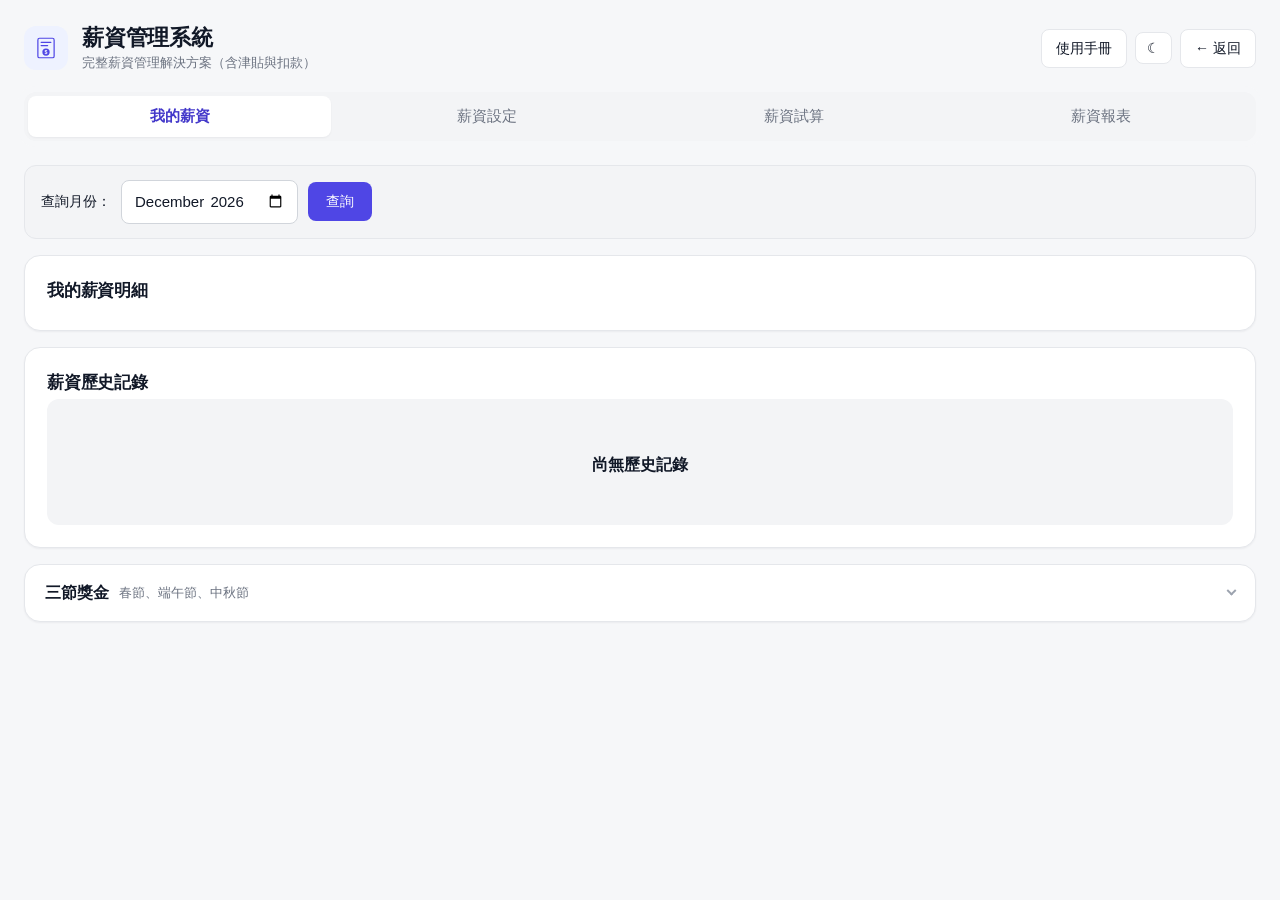
==== salary.html @ 100f6968 "Payroll rules: attendance bonus, meal pay, birthday gift, sales bonus, advances and manual items Ful" ====
<!DOCTYPE html>
<html lang="zh-Hant">
<head>
    <meta charset="UTF-8">
    <meta name="viewport" content="width=device-width, initial-scale=1.0">
    <!-- PWA -->
    <link rel="manifest" href="manifest.webmanifest">
    <meta name="theme-color" content="#4169E1">
    <link rel="apple-touch-icon" href="icons/apple-touch-icon.png">
    <meta name="apple-mobile-web-app-capable" content="yes">
    <meta name="apple-mobile-web-app-status-bar-style" content="default">
    <meta name="apple-mobile-web-app-title" content="出勤管家">
    <title data-i18n="SALARY_PAGE_TITLE">薪資管理系統 - 出勤管家</title>
    <script>
        // 在第一次繪製之前就決定亮暗，否則深色使用者會先看到一閃的白底
        if (localStorage.getItem('theme') === 'dark') {
            document.documentElement.classList.add('dark');
        }
    </script>

    <style>
        /* ==========================================================
           薪資管理系統
           與主系統同一套設計：亮色為主、html.dark 切深色、indigo 強調色。
           原本這頁是獨立的深色毛玻璃風格，跟其他頁切換起來很突兀，
           而且 rgba(255,255,255,.05) 的卡片在深色背景上幾乎看不出邊界。
           ========================================================== */

        :root {
            --bg: #f6f7f9;
            --surface: #ffffff;
            --surface-2: #f3f4f6;
            --surface-3: #e9ebef;
            --border: #e5e7eb;
            --border-strong: #d1d5db;

            --text: #111827;
            --text-muted: #6b7280;
            --text-subtle: #9ca3af;

            --accent: #4f46e5;
            --accent-hover: #4338ca;
            --accent-soft: #eef2ff;
            --accent-text: #4338ca;

            --positive: #047857;
            --positive-soft: #ecfdf5;
            --negative: #b91c1c;
            --negative-soft: #fef2f2;
            --warning: #b45309;
            --warning-soft: #fffbeb;

            --shadow-sm: 0 1px 2px rgba(16, 24, 40, .05);
            --shadow: 0 1px 3px rgba(16, 24, 40, .08), 0 1px 2px rgba(16, 24, 40, .04);
            --shadow-md: 0 4px 12px rgba(16, 24, 40, .08);
            --shadow-lg: 0 12px 32px rgba(16, 24, 40, .12);

            --r-xs: 6px;
            --r-sm: 8px;
            --r: 12px;
            --r-lg: 16px;
        }

        html.dark {
            --bg: #111827;
            --surface: #1f2937;
            --surface-2: #273244;
            --surface-3: #313e52;
            --border: #374151;
            --border-strong: #4b5563;

            --text: #f3f4f6;
            --text-muted: #9ca3af;
            --text-subtle: #6b7280;

            --accent: #6366f1;
            --accent-hover: #818cf8;
            --accent-soft: rgba(99, 102, 241, .16);
            --accent-text: #a5b4fc;

            --positive: #34d399;
            --positive-soft: rgba(52, 211, 153, .12);
            --negative: #f87171;
            --negative-soft: rgba(248, 113, 113, .12);
            --warning: #fbbf24;
            --warning-soft: rgba(251, 191, 36, .12);

            --shadow-sm: none;
            --shadow: 0 1px 3px rgba(0, 0, 0, .3);
            --shadow-md: 0 4px 12px rgba(0, 0, 0, .35);
            --shadow-lg: 0 12px 32px rgba(0, 0, 0, .45);
        }

        * { margin: 0; padding: 0; box-sizing: border-box; }

        body {
            font-family: 'Inter', -apple-system, BlinkMacSystemFont, 'Segoe UI',
                         'Noto Sans TC', sans-serif;
            background: var(--bg);
            color: var(--text);
            min-height: 100vh;
            line-height: 1.6;
            -webkit-font-smoothing: antialiased;
        }

        /* 金額一律用等寬數字，欄位才會對得整整齊齊 */
        .info-value, .font-mono, .salary-preview-item span:last-child,
        .calculation-row span:last-child, .batch-result-row span:last-child {
            font-variant-numeric: tabular-nums;
            font-feature-settings: 'tnum';
        }

        .container {
            max-width: 1180px;
            margin: 0 auto;
            padding: 24px;
        }

        /* ==================== 頁首 ==================== */

        .header {
            display: flex;
            align-items: center;
            justify-content: space-between;
            gap: 16px;
            margin-bottom: 20px;
        }

        .header-left {
            display: flex;
            align-items: center;
            gap: 14px;
            min-width: 0;
        }

        .icon-box {
            width: 44px;
            height: 44px;
            flex: none;
            background: var(--accent-soft);
            border-radius: var(--r);
            display: flex;
            align-items: center;
            justify-content: center;
        }

        .salary-icon { width: 26px; height: 26px; }

        .header-title h1 {
            font-size: 1.375rem;
            font-weight: 650;
            letter-spacing: -0.01em;
            line-height: 1.3;
        }

        .header-title p {
            color: var(--text-muted);
            font-size: 0.8125rem;
        }

        .header-actions {
            display: flex;
            align-items: center;
            gap: 8px;
            flex: none;
        }

        .back-btn, .icon-btn {
            padding: 8px 14px;
            background: var(--surface);
            border: 1px solid var(--border);
            border-radius: var(--r-sm);
            color: var(--text);
            cursor: pointer;
            font: inherit;
            font-size: 0.875rem;
            transition: background .15s, border-color .15s;
        }

        .back-btn:hover, .icon-btn:hover {
            background: var(--surface-2);
            border-color: var(--border-strong);
        }

        .icon-btn { padding: 8px 11px; line-height: 1; }

        .permission-badge {
            display: inline-flex;
            align-items: center;
            gap: 6px;
            padding: 5px 11px;
            background: var(--accent-soft);
            border-radius: 999px;
            font-size: 0.8125rem;
            font-weight: 500;
            color: var(--accent-text);
            margin-bottom: 16px;
        }

        .permission-badge svg { width: 15px; height: 15px; }

        /* ==================== 分頁（分段控制項） ==================== */

        .tab-nav {
            display: flex;
            gap: 4px;
            padding: 4px;
            margin-bottom: 24px;
            background: var(--surface-2);
            border-radius: var(--r);
            overflow-x: auto;
            scrollbar-width: none;
            /* 捲動時固定在頂端，長表單不必回捲才能換頁 */
            position: sticky;
            top: 8px;
            z-index: 20;
            box-shadow: 0 0 0 6px var(--bg);
        }

        .tab-nav::-webkit-scrollbar { display: none; }

        .tab-btn {
            flex: 1;
            min-width: max-content;
            padding: 9px 18px;
            background: transparent;
            border: 0;
            border-radius: var(--r-sm);
            color: var(--text-muted);
            cursor: pointer;
            font: inherit;
            font-size: 0.9375rem;
            font-weight: 500;
            white-space: nowrap;
            transition: background .15s, color .15s;
        }

        .tab-btn:hover { color: var(--text); }

        .tab-btn.active {
            background: var(--surface);
            color: var(--accent-text);
            font-weight: 600;
            box-shadow: var(--shadow-sm);
        }

        .tab-content { display: none; }
        .tab-content.active { display: block; animation: fade-in .18s ease-out; }

        @keyframes fade-in {
            from { opacity: 0; transform: translateY(4px); }
            to   { opacity: 1; transform: none; }
        }

        /* ==================== 卡片 ==================== */

        .feature-box, .form-section, .calculation-card {
            background: var(--surface);
            border: 1px solid var(--border);
            border-radius: var(--r-lg);
            padding: 22px;
            margin-bottom: 16px;
            box-shadow: var(--shadow-sm);
        }

        .feature-title {
            font-size: 1.0625rem;
            font-weight: 650;
            letter-spacing: -0.01em;
            margin-bottom: 4px;
            color: var(--text);
        }

        /* 標題後面緊跟著說明時，說明要靠得近一點 */
        .feature-title + p { margin-bottom: 18px; }

        .section-label {
            font-size: 0.9375rem;
            font-weight: 600;
            color: var(--text);
            margin-bottom: 12px;
        }

        .section-divider {
            margin: 22px 0;
            border: 0;
            border-top: 1px solid var(--border);
        }

        .summary-hint, .form-hint, .help-h {
            font-size: 0.8125rem;
            color: var(--text-muted);
            font-weight: 400;
        }

        .help-h { font-weight: 600; color: var(--text); margin-bottom: 8px; }

        /* ==================== 數字卡片 ==================== */

        .info-card {
            background: var(--surface-2);
            border: 1px solid var(--border);
            border-radius: var(--r);
            padding: 16px 18px;
        }

        .info-label {
            font-size: 0.8125rem;
            color: var(--text-muted);
            margin-bottom: 6px;
        }

        .info-value {
            font-size: 1.5rem;
            font-weight: 650;
            letter-spacing: -0.02em;
            line-height: 1.2;
        }

        /* ==================== 月份工具列 ==================== */

        .month-selector {
            display: flex;
            align-items: center;
            flex-wrap: wrap;
            gap: 10px;
            padding: 14px 16px;
            background: var(--surface-2);
            border: 1px solid var(--border);
            border-radius: var(--r);
            margin-bottom: 16px;
        }

        .month-selector label {
            font-weight: 550;
            font-size: 0.875rem;
            color: var(--text);
        }

        .month-selector input { width: auto; min-width: 150px; }

        .month-selector button {
            padding: 9px 18px;
            background: var(--accent);
            border: 0;
            border-radius: var(--r-sm);
            color: #fff;
            font: inherit;
            font-weight: 550;
            font-size: 0.875rem;
            cursor: pointer;
            transition: background .15s;
        }

        .month-selector button:hover { background: var(--accent-hover); }

        /* ==================== 表單 ==================== */

        .form-grid {
            display: grid;
            grid-template-columns: repeat(auto-fit, minmax(210px, 1fr));
            gap: 16px;
        }

        .form-group { display: flex; flex-direction: column; gap: 6px; }

        .form-label {
            font-size: 0.8125rem;
            font-weight: 550;
            color: var(--text-muted);
            /* 原本是 uppercase + letter-spacing，中文標籤會被拉得鬆散又難讀 */
        }

        .form-label.required::after { content: ' *'; color: var(--negative); }

        .form-input, .form-select, .form-textarea {
            width: 100%;
            padding: 9px 12px;
            background: var(--surface);
            border: 1px solid var(--border-strong);
            border-radius: var(--r-sm);
            color: var(--text);
            font: inherit;
            font-size: 0.9375rem;
            transition: border-color .15s, box-shadow .15s;
        }

        .form-textarea { resize: vertical; min-height: 80px; }

        .form-input:hover, .form-select:hover, .form-textarea:hover {
            border-color: var(--text-subtle);
        }

        .form-input:focus, .form-select:focus, .form-textarea:focus {
            outline: none;
            border-color: var(--accent);
            box-shadow: 0 0 0 3px var(--accent-soft);
        }

        .form-input::placeholder, .form-textarea::placeholder { color: var(--text-subtle); }

        .form-input[readonly] {
            background: var(--surface-2);
            color: var(--text-muted);
            cursor: default;
        }

        input[type="checkbox"] {
            width: 16px;
            height: 16px;
            accent-color: var(--accent);
            cursor: pointer;
        }

        /* 下拉選單在 Windows 上會用系統色，明確指定才不會變成黑底白字 */
        select.form-select option {
            background: var(--surface);
            color: var(--text);
        }

        .auto-badge {
            display: inline-flex;
            align-items: center;
            gap: 5px;
            padding: 2px 9px;
            background: var(--positive-soft);
            border-radius: 999px;
            font-size: 0.75rem;
            color: var(--positive);
            font-weight: 600;
        }

        /* ==================== 按鈕 ==================== */

        .submit-btn, .export-btn {
            width: 100%;
            padding: 11px 20px;
            background: var(--accent);
            border: 0;
            border-radius: var(--r-sm);
            color: #fff;
            font: inherit;
            font-size: 0.9375rem;
            font-weight: 600;
            cursor: pointer;
            transition: background .15s;
        }

        .submit-btn:hover, .export-btn:hover { background: var(--accent-hover); }

        .submit-btn:disabled, .export-btn:disabled,
        .ghost-btn:disabled, .attachment-btn:disabled {
            opacity: .55;
            cursor: not-allowed;
        }

        .export-btn { width: auto; }

        .ghost-btn {
            padding: 10px 18px;
            background: var(--surface);
            border: 1px solid var(--border-strong);
            border-radius: var(--r-sm);
            color: var(--text);
            font: inherit;
            font-size: 0.9375rem;
            font-weight: 550;
            cursor: pointer;
            transition: background .15s;
        }

        .ghost-btn:hover { background: var(--surface-2); }

        .button-row { display: flex; flex-wrap: wrap; gap: 10px; margin-top: 16px; }

        /* 鍵盤操作要看得到焦點 */
        button:focus-visible, a:focus-visible, input:focus-visible,
        select:focus-visible, textarea:focus-visible {
            outline: 2px solid var(--accent);
            outline-offset: 2px;
        }

        /* ==================== 薪資試算預覽 ==================== */

        .salary-preview {
            background: var(--surface-2);
            border: 1px solid var(--border);
            border-radius: var(--r);
            padding: 18px;
            margin-top: 22px;
        }

        .salary-preview-title {
            font-size: 0.9375rem;
            font-weight: 600;
            margin-bottom: 14px;
        }

        .salary-preview-grid {
            display: grid;
            grid-template-columns: repeat(auto-fit, minmax(190px, 1fr));
            gap: 10px 24px;
        }

        .salary-preview-item {
            display: flex;
            justify-content: space-between;
            gap: 12px;
            padding: 5px 0;
            font-size: 0.875rem;
            color: var(--text-muted);
        }

        .salary-preview-item span:last-child { color: var(--text); font-weight: 550; }

        .salary-preview-total {
            margin-top: 12px;
            padding-top: 12px;
            border-top: 1px solid var(--border);
            display: flex;
            justify-content: space-between;
            font-weight: 650;
            font-size: 1.0625rem;
        }

        /* ==================== 計算結果 ==================== */

        .calculation-detail { display: grid; gap: 6px; }

        .calculation-row {
            display: flex;
            justify-content: space-between;
            gap: 12px;
            padding: 7px 0;
            font-size: 0.875rem;
            border-bottom: 1px solid var(--border);
        }

        .calculation-row:last-child { border-bottom: 0; }
        .calculation-row span:first-child { color: var(--text-muted); }
        .calculation-row span:last-child { font-weight: 550; }

        .calculation-row.total {
            border-top: 2px solid var(--border-strong);
            border-bottom: 0;
            margin-top: 6px;
            padding-top: 12px;
            font-size: 1.0625rem;
            font-weight: 650;
        }

        .calculation-row.total span:first-child { color: var(--text); }

        .work-hours-summary {
            background: var(--accent-soft);
            border-radius: var(--r-sm);
            padding: 10px 12px;
            margin-bottom: 10px;
            font-size: 0.8125rem;
        }

        .salary-type-info { font-size: 0.75rem; color: var(--text-muted); margin-top: 3px; }

        .leave-details { font-size: 0.8125rem; color: var(--text-muted); padding-left: 12px; }

        .custom-salary-item { padding: 5px 0; font-size: 0.875rem; }

        .weekly-notice, .warning {
            padding: 10px 14px;
            border-radius: var(--r-sm);
            font-size: 0.875rem;
            background: var(--warning-soft);
            color: var(--warning);
            margin-bottom: 12px;
        }

        /* ==================== 薪資設定：左清單右表單 ==================== */

        .master-detail {
            display: grid;
            grid-template-columns: 250px 1fr;
            gap: 18px;
            align-items: start;
        }

        .employee-panel {
            background: var(--surface);
            border: 1px solid var(--border);
            border-radius: var(--r-lg);
            padding: 14px;
            position: sticky;
            top: 74px;
            box-shadow: var(--shadow-sm);
        }

        .employee-search { margin-bottom: 10px; }

        .employee-list {
            max-height: 58vh;
            overflow-y: auto;
            display: flex;
            flex-direction: column;
            gap: 2px;
        }

        .employee-list-item {
            display: flex;
            justify-content: space-between;
            align-items: center;
            gap: 8px;
            width: 100%;
            padding: 9px 11px;
            border: 0;
            border-radius: var(--r-sm);
            background: transparent;
            color: var(--text);
            text-align: left;
            cursor: pointer;
            font: inherit;
            font-size: 0.875rem;
            transition: background .12s;
        }

        .employee-list-item:hover { background: var(--surface-2); }

        .employee-list-item.active {
            background: var(--accent-soft);
            color: var(--accent-text);
            font-weight: 600;
        }

        .employee-list-item .tag {
            font-size: 0.75rem;
            color: var(--text-subtle);
            white-space: nowrap;
        }

        .employee-list-item.active .tag { color: var(--accent-text); }

        .employee-list-empty {
            color: var(--text-subtle);
            font-size: 0.875rem;
            padding: 16px 8px;
            text-align: center;
        }

        /* ==================== 摺疊區塊 ==================== */

        .collapsible {
            border: 1px solid var(--border);
            border-radius: var(--r-lg);
            margin-bottom: 16px;
            background: var(--surface);
            box-shadow: var(--shadow-sm);
            overflow: hidden;
        }

        .collapsible > summary {
            cursor: pointer;
            padding: 16px 20px;
            font-weight: 600;
            color: var(--text);
            list-style: none;
            display: flex;
            align-items: center;
            gap: 10px;
            transition: background .12s;
        }

        .collapsible > summary:hover { background: var(--surface-2); }
        .collapsible > summary::-webkit-details-marker { display: none; }

        .collapsible > summary::after {
            content: '';
            margin-left: auto;
            width: 7px;
            height: 7px;
            border-right: 2px solid var(--text-subtle);
            border-bottom: 2px solid var(--text-subtle);
            transform: rotate(45deg) translate(-2px, -2px);
            transition: transform .2s;
        }

        .collapsible[open] > summary::after {
            transform: rotate(-135deg) translate(-2px, -2px);
        }

        .collapsible[open] > summary { border-bottom: 1px solid var(--border); }

        .collapsible .collapsible-body { padding: 20px; }

        /* ==================== 可增刪的設定列 ==================== */

        .item-row {
            display: grid;
            gap: 8px;
            align-items: center;
            margin-bottom: 8px;
        }

        .item-row.definition-row { grid-template-columns: 1fr 1.4fr 1fr auto; }
        .item-row.bracket-row { grid-template-columns: repeat(5, 1fr) auto; }
        .item-row.tax-header, .item-row.tax-row { grid-template-columns: repeat(3, 1fr) auto; }

        .item-row.tax-header, .item-row.bracket-row.summary-hint {
            margin-bottom: 4px;
            font-size: 0.75rem;
            color: var(--text-muted);
        }

        .row-remove-btn {
            background: transparent;
            color: var(--text-subtle);
            border: 1px solid var(--border);
            border-radius: var(--r-sm);
            padding: 8px 10px;
            cursor: pointer;
            font: inherit;
            font-size: 0.8125rem;
            transition: all .12s;
        }

        .row-remove-btn:hover {
            background: var(--negative-soft);
            color: var(--negative);
            border-color: transparent;
        }

        /* ==================== 批次結果 / 清單列 ==================== */

        .batch-progress {
            margin-top: 14px;
            color: var(--text-muted);
            font-size: 0.875rem;
        }

        .batch-result-row {
            display: flex;
            justify-content: space-between;
            align-items: center;
            gap: 12px;
            padding: 9px 13px;
            border-radius: var(--r-sm);
            background: var(--surface-2);
            margin-bottom: 4px;
            font-size: 0.875rem;
        }

        .batch-result-row.failed {
            background: var(--negative-soft);
            color: var(--negative);
        }

        .checkbox-list {
            display: grid;
            grid-template-columns: repeat(auto-fill, minmax(175px, 1fr));
            gap: 4px;
            max-height: 230px;
            overflow-y: auto;
            padding: 10px;
            border: 1px solid var(--border);
            border-radius: var(--r-sm);
            background: var(--surface-2);
        }

        .checkbox-list label {
            display: flex;
            align-items: center;
            gap: 8px;
            font-size: 0.875rem;
            padding: 5px 7px;
            border-radius: var(--r-xs);
            cursor: pointer;
            transition: background .12s;
        }

        .checkbox-list label:hover { background: var(--surface); }

        .export-toolbar {
            display: flex;
            align-items: center;
            flex-wrap: wrap;
            gap: 14px;
            padding: 16px;
            background: var(--accent-soft);
            border-radius: var(--r);
            margin-bottom: 20px;
        }

        /* ==================== 空狀態 / 載入中 ==================== */

        .empty-state {
            text-align: center;
            padding: 44px 24px;
            background: var(--surface-2);
            border-radius: var(--r);
        }

        .empty-state-icon { font-size: 2.5rem; margin-bottom: 10px; opacity: .45; }

        .empty-state-title {
            font-size: 1rem;
            font-weight: 600;
            margin-bottom: 4px;
            color: var(--text);
        }

        .empty-state-text { color: var(--text-muted); font-size: 0.875rem; }

        .loading { text-align: center; padding: 36px; color: var(--text-muted); }

        .loading-spinner {
            width: 30px;
            height: 30px;
            border: 3px solid var(--border);
            border-top-color: var(--accent);
            border-radius: 50%;
            animation: spin .8s linear infinite;
            margin: 0 auto 12px;
        }

        @keyframes spin { to { transform: rotate(360deg); } }

        /* ==================== 附件 ==================== */

        .attachment-box {
            display: flex;
            flex-wrap: wrap;
            align-items: center;
            gap: 8px;
            padding-top: 10px;
            margin-top: 10px;
            border-top: 1px solid var(--border);
        }

        .attachment-list { display: flex; flex-wrap: wrap; gap: 6px; align-items: center; }

        .attachment-item {
            display: inline-flex;
            align-items: center;
            gap: 4px;
            background: var(--surface-2);
            border-radius: var(--r-xs);
            padding: 3px 8px;
            font-size: 0.75rem;
        }

        .attachment-link {
            background: none;
            border: 0;
            padding: 0;
            color: var(--accent-text);
            font: inherit;
            cursor: pointer;
        }

        .attachment-link:hover { text-decoration: underline; }

        .attachment-remove {
            background: none;
            border: 0;
            padding: 0 2px;
            color: var(--text-subtle);
            font-size: 15px;
            line-height: 1;
            cursor: pointer;
        }

        .attachment-remove:hover { color: var(--negative); }

        .attachment-empty { font-size: 0.75rem; color: var(--text-subtle); }

        .attachment-btn {
            background: var(--surface);
            border: 1px solid var(--border-strong);
            border-radius: var(--r-xs);
            padding: 4px 11px;
            font: inherit;
            font-size: 0.75rem;
            color: var(--text);
            cursor: pointer;
            transition: background .12s;
        }

        .attachment-btn:hover { background: var(--surface-2); }

        /* ==================== 工具列 ==================== */
        /* 單一輸入 + 一顆按鈕的區塊，橫向排才不會讓整張寬卡片只用到左邊一條 */

        .toolbar {
            display: flex;
            align-items: flex-end;
            flex-wrap: wrap;
            gap: 10px;
            margin-bottom: 16px;
        }

        .toolbar .form-label {
            align-self: center;
            margin-bottom: 0;
            white-space: nowrap;
        }

        .toolbar .form-input { width: auto; min-width: 170px; }

        .toolbar-btn {
            padding: 9px 20px;
            background: var(--accent);
            border: 0;
            border-radius: var(--r-sm);
            color: #fff;
            font: inherit;
            font-size: 0.9375rem;
            font-weight: 550;
            cursor: pointer;
            white-space: nowrap;
            transition: background .15s;
        }

        .toolbar-btn:hover { background: var(--accent-hover); }
        .toolbar-btn:disabled { opacity: .55; cursor: not-allowed; }

        @media (max-width: 640px) {
            .toolbar { align-items: stretch; flex-direction: column; }
            .toolbar .form-label { align-self: flex-start; }
            .toolbar .form-input { width: 100%; }
            .toolbar-btn { min-height: 44px; }
        }

        /* ==================== 簽收列 / 銀行資訊 ==================== */

        .ack-bar {
            display: flex;
            align-items: center;
            flex-wrap: wrap;
            gap: 10px;
            padding: 10px 14px;
            margin-bottom: 16px;
            background: var(--surface-2);
            border-radius: var(--r-sm);
            font-size: 0.875rem;
            color: var(--text-muted);
        }

        .ack-btn {
            margin-left: auto;
            padding: 6px 14px;
            background: var(--accent);
            border: 0;
            border-radius: var(--r-xs);
            color: #fff;
            font: inherit;
            font-size: 0.8125rem;
            font-weight: 550;
            cursor: pointer;
        }

        .ack-btn:hover { background: var(--accent-hover); }
        .ack-btn:disabled { opacity: .55; cursor: not-allowed; }

        .bank-info {
            display: flex;
            flex-wrap: wrap;
            gap: 6px 32px;
            font-size: 0.875rem;
        }

        /* 幣別前綴比數字小一點、淡一點，視線才會落在金額上 */
        .info-value { display: flex; align-items: baseline; gap: 5px; }

        /* ==================== 通知 / 遮罩 ==================== */

        .notification {
            display: none;
            position: fixed;
            bottom: 20px;
            left: 50%;
            transform: translateX(-50%);
            padding: 12px 20px;
            border-radius: var(--r-sm);
            color: #fff;
            font-size: 0.9375rem;
            font-weight: 500;
            box-shadow: var(--shadow-lg);
            z-index: 1000;
            max-width: calc(100vw - 32px);
        }

        .notification.show { display: block; animation: toast-in .2s ease-out; }
        .notification.success { background: var(--positive); }
        .notification.error { background: var(--negative); }
        .notification.info { background: var(--accent); }

        @keyframes toast-in {
            from { opacity: 0; transform: translate(-50%, 10px); }
            to   { opacity: 1; transform: translate(-50%, 0); }
        }

        .export-progress-overlay {
            position: fixed;
            inset: 0;
            background: rgba(17, 24, 39, .55);
            backdrop-filter: blur(3px);
            display: flex;
            align-items: center;
            justify-content: center;
            z-index: 1100;
        }

        .export-progress {
            background: var(--surface);
            border: 1px solid var(--border);
            border-radius: var(--r-lg);
            box-shadow: var(--shadow-lg);
            padding: 28px 36px;
            text-align: center;
            max-width: calc(100vw - 32px);
        }

        .export-progress-spinner {
            width: 40px;
            height: 40px;
            border: 3px solid var(--border);
            border-top-color: var(--accent);
            border-radius: 50%;
            animation: spin .8s linear infinite;
            margin: 0 auto 16px;
        }

        .export-progress-text {
            color: var(--text);
            font-size: 1rem;
            font-weight: 600;
        }

        .export-progress-hint {
            color: var(--text-muted);
            font-size: 0.875rem;
            margin-top: 8px;
        }

        /* ==================== 響應式 ==================== */

        @media (max-width: 900px) {
            .master-detail { grid-template-columns: 1fr; }
            .employee-panel { position: static; }
            .employee-list { max-height: 220px; }
            .item-row.definition-row,
            .item-row.bracket-row,
            .item-row.tax-row { grid-template-columns: 1fr; }
            .item-row.tax-header, .item-row.bracket-row.summary-hint { display: none; }
        }

        @media (max-width: 640px) {
            .container { padding: 16px; }
            .header { flex-direction: column; align-items: stretch; }
            .header-actions { justify-content: flex-end; }
            .form-grid { grid-template-columns: 1fr; }
            .tab-nav { top: 0; border-radius: 0 0 var(--r) var(--r); }
            .feature-box, .form-section, .calculation-card { padding: 16px; }
            .info-value { font-size: 1.25rem; }
            /* 手機上按鈕至少 44px 高，手指按得到 */
            .submit-btn, .ghost-btn, .month-selector button { min-height: 44px; }
        }

        @media print {
            .tab-nav, .header-actions, .month-selector button,
            .submit-btn, .ghost-btn, .attachment-box { display: none; }
            body { background: #fff; }
            .feature-box, .form-section, .calculation-card {
                box-shadow: none;
                border-color: #ddd;
                break-inside: avoid;
            }
        }
        /* ==================== 語意色 ====================
           取代原本散在各處的 style="color: var(--positive)" 這類寫法 */
        .tone-positive { color: var(--positive); }
        .tone-negative { color: var(--negative); }
        .tone-accent   { color: var(--accent-text); }
        .tone-warning  { color: var(--warning); }
        /* .salary-preview-item span:last-child 會把金額設成 --text，權重比單一 class 高 */
        .salary-preview-item span.tone-positive { color: var(--positive); }
        .salary-preview-item span.tone-negative { color: var(--negative); }

        .info-card.is-positive { background: var(--positive-soft); border-color: transparent; }
        .info-card.is-negative { background: var(--negative-soft); border-color: transparent; }
        .info-card.is-accent   { background: var(--accent-soft);   border-color: transparent; }
        .feature-box.is-warning { border-color: var(--warning); background: var(--warning-soft); }

        /* 分頁開頭的說明文字，跟下面的內容隔開 */
        .summary-hint.section-intro { margin-bottom: 18px; }
    </style>
    <!-- 事先編好的 Tailwind（tools/build-tailwind.sh 產生）。
         要放在上面的 <style> 之後：原本 CDN 版是執行時插到 head 最後，
         同樣權重時 Tailwind 會蓋過頁面樣式，順序換了畫面就會跑掉。 -->
    <link rel="stylesheet" href="tailwind.salary.css">
</head>
<body>
    <div class="container">
        <!-- 標題區 -->
        <div class="header">
            <div class="header-left">
                <div class="icon-box">
                    <svg class="salary-icon" viewBox="0 0 64 64" fill="none" xmlns="http://www.w3.org/2000/svg">
                        <rect x="12" y="8" width="40" height="48" rx="4" fill="none" stroke="var(--accent)" stroke-width="3"/>
                        <line x1="20" y1="18" x2="44" y2="18" stroke="var(--accent)" stroke-width="3" stroke-linecap="round"/>
                        <line x1="20" y1="26" x2="36" y2="26" stroke="var(--accent)" stroke-width="3" stroke-linecap="round"/>
                        <circle cx="32" cy="42" r="9" fill="var(--accent)"/>
                        <text x="32" y="47" font-size="13" font-weight="bold" fill="#fff" text-anchor="middle">$</text>
                    </svg>
                </div>
                <div class="header-title">
                    <h1 data-i18n="SALARY_SYSTEM_TITLE">薪資管理系統</h1>
                    <p data-i18n="SALARY_SYSTEM_DESC">完整薪資管理解決方案（含津貼與扣款）</p>
                </div>
            </div>
                <div class="header-actions">
                <a class="back-btn" href="manual.html" data-i18n="BTN_MANUAL">使用手冊</a>
                <button type="button" class="icon-btn" id="theme-toggle" aria-label="切換深色模式">
                    <span id="theme-icon">◐</span>
                </button>
                <button class="back-btn" onclick="goBack()" data-i18n="BTN_BACK">← 返回</button>
            </div>
        </div>

        <!-- 權限提示 -->
        <div id="permission-info" class="permission-badge" style="display: none;">
            <svg width="20" height="20" viewBox="0 0 20 20" fill="currentColor">
                <path fill-rule="evenodd" d="M18 10a8 8 0 11-16 0 8 8 0 0116 0zm-7-4a1 1 0 11-2 0 1 1 0 012 0zM9 9a1 1 0 000 2v3a1 1 0 001 1h1a1 1 0 100-2v-3a1 1 0 00-1-1H9z" clip-rule="evenodd"/>
            </svg>
            <span id="permission-text" data-i18n="SALARY_LOADING">載入中...</span>
        </div>

        <!-- Tab 導航 -->
        <div class="tab-nav" id="tab-navigation">
            <button class="tab-btn active" onclick="showTab('employee-salary')" data-role="all" data-i18n="SALARY_TAB_EMPLOYEE">我的薪資</button>
            <button class="tab-btn" onclick="showTab('salary-setting')" data-role="admin" data-i18n="SALARY_TAB_SETTING">薪資設定</button>
            <button class="tab-btn" onclick="showTab('salary-calc')" data-role="admin" data-i18n="SALARY_TAB_CALC">薪資試算</button>
            <button class="tab-btn" onclick="showTab('salary-report')" data-role="admin" data-i18n="SALARY_TAB_REPORT">薪資報表</button>
        </div>

        <!-- Tab 1: 員工薪酬 -->
        <div id="employee-salary" class="tab-content active">
            <div id="employee-salary-section">
                <!-- 月份選擇器 -->
                <div class="month-selector">
                    <label data-i18n="SALARY_QUERY_MONTH"> 查詢月份：</label>
                    <input type="month" id="employee-salary-month" class="form-input">
                    <button onclick="loadEmployeeSalaryByMonth()" data-i18n="BTN_QUERY"> 查詢</button>
                </div>

                <div class="feature-box">
                    <div class="feature-title" data-i18n="SALARY_MY_DETAIL">我的薪資明細</div>
                    
                    <div id="current-salary-loading" class="loading" style="display: none;">
                        <div class="loading-spinner"></div>
                        <p data-i18n="LOADING">載入中...</p>
                    </div>
                    
                    <div id="current-salary-empty" class="empty-state" style="display: none;">
                        <div class="empty-state-icon"></div>
                        <div class="empty-state-title" data-i18n="SALARY_NO_RECORD">尚無薪資記錄</div>
                        <div class="empty-state-text">
                            <p data-i18n="SALARY_NO_DATA_THIS_MONTH">此月份還沒有薪資資料</p>
                            <p style="margin-top: 0.5rem; font-size: 0.875rem;">
                                <span data-i18n="SALARY_EMPTY_HINT_SETUP">提示：薪資需要由管理員先設定和計算</span><br>
                                <span data-i18n="SALARY_EMPTY_HINT_CONTACT">請聯繫您的主管或人資部門</span>
                            </p>
                        </div>
                    </div>
                    
                    <div id="current-salary-content" style="display: none;">
                        <!-- 簽收：讓公司留下「員工已收到薪資單」的證明 -->
                        <div id="payslip-ack-box" class="ack-bar">
                            <span id="payslip-ack-status"></span>
                            <button type="button" id="acknowledge-payslip-btn" class="ack-btn"
                                    data-i18n="BTN_ACKNOWLEDGE_PAYSLIP" style="display:none;">確認已收到</button>
                        </div>

                        <div class="grid grid-cols-1 md:grid-cols-3 gap-4 mb-4">
                            <div class="info-card is-positive">
                                <div class="info-label" data-i18n="SALARY_GROSS">應發總額</div>
                                <div id="gross-salary" class="info-value tone-positive">NT$ 0</div>
                            </div>
                            <div class="info-card is-negative">
                                <div class="info-label" data-i18n="SALARY_DEDUCTIONS">扣款總額</div>
                                <div id="total-deductions" class="info-value tone-negative">NT$ 0</div>
                            </div>
                            <div class="info-card is-accent">
                                <div class="info-label" data-i18n="SALARY_NET">實發金額</div>
                                <div id="net-salary" class="info-value tone-accent">NT$ 0</div>
                            </div>
                        </div>
                        
                        <div class="grid grid-cols-1 md:grid-cols-2 gap-4 mt-4">
                            <!--  應發項目 -->
                            <div class="feature-box">
                                <h4 class="font-semibold mb-3 tone-positive" data-i18n="SALARY_EARNINGS_TITLE">應發項目</h4>
                                <div class="space-y-2 text-sm">
                                    <div class="flex justify-between">
                                        <span data-i18n="SALARY_BASE">基本薪資</span>
                                        <span id="detail-base-salary" class="font-mono">NT$ 0</span>
                                    </div>
                                    <div class="flex justify-between">
                                        <span data-i18n="SALARY_POSITION_ALLOWANCE">職務加給</span>
                                        <span id="detail-position-allowance" class="font-mono">NT$ 0</span>
                                    </div>
                                    <div class="flex justify-between">
                                        <span data-i18n="SALARY_MEAL_ALLOWANCE">伙食費</span>
                                        <span id="detail-meal-allowance" class="font-mono">NT$ 0</span>
                                    </div>
                                    <div class="flex justify-between">
                                        <span data-i18n="SALARY_TRANSPORT_ALLOWANCE">交通補助</span>
                                        <span id="detail-transport-allowance" class="font-mono">NT$ 0</span>
                                    </div>
                                    <div class="flex justify-between">
                                        <span data-i18n="SALARY_ATTENDANCE_BONUS">全勤獎金</span>
                                        <span id="detail-attendance-bonus" class="font-mono">NT$ 0</span>
                                    </div>
                                    <div class="flex justify-between">
                                        <span data-i18n="SALARY_PERFORMANCE_BONUS">業績獎金</span>
                                        <span id="detail-performance-bonus" class="font-mono">NT$ 0</span>
                                    </div>
                                    <div class="flex justify-between">
                                        <span data-i18n="SALARY_WEEKDAY_OT">平日加班費</span>
                                        <span id="detail-weekday-overtime" class="font-mono">NT$ 0</span>
                                    </div>
                                    <div class="flex justify-between">
                                        <span data-i18n="SALARY_RESTDAY_OT">休息日加班費</span>
                                        <span id="detail-restday-overtime" class="font-mono">NT$ 0</span>
                                    </div>
                                    <div class="flex justify-between">
                                        <span data-i18n="SALARY_HOLIDAY_OT">國定假日加班費</span>
                                        <span id="detail-holiday-overtime" class="font-mono">NT$ 0</span>
                                    </div>
                                </div>
                            </div>
                            
                            <!--  扣款項目（只保留一個） -->
                            <div class="feature-box">
                                <h4 class="font-semibold mb-3 tone-negative" data-i18n="SALARY_DEDUCTIONS_TITLE">扣款項目</h4>
                                <div class="space-y-2 text-sm">
                                    <div class="flex justify-between">
                                        <span data-i18n="SALARY_LABOR_INS">勞保費</span>
                                        <span id="detail-labor-fee" class="font-mono">NT$ 0</span>
                                    </div>
                                    <div class="flex justify-between">
                                        <span data-i18n="SALARY_HEALTH_INS">健保費</span>
                                        <span id="detail-health-fee" class="font-mono">NT$ 0</span>
                                    </div>
                                    <div class="flex justify-between">
                                        <span data-i18n="SALARY_EMPLOYMENT_INS">就業保險費</span>
                                        <span id="detail-employment-fee" class="font-mono">NT$ 0</span>
                                    </div>
                                    <!-- <div class="flex justify-between">
                                        <span data-i18n="SALARY_PENSION_RATE">勞退自提率 (%)</span>
                                        <span id="detail-pension-rate" class="font-mono">0%</span>
                                    </div> -->
                                    <div class="flex justify-between">
                                        <span data-i18n="SALARY_PENSION">勞退自提金額</span>
                                        <span id="detail-pension-self" class="font-mono">NT$ 0</span>
                                    </div>
                                    <div class="flex justify-between">
                                        <span data-i18n="SALARY_TAX">所得稅</span>
                                        <span id="detail-income-tax" class="font-mono">NT$ 0</span>
                                    </div>
                                    <div class="flex justify-between">
                                        <span data-i18n="SALARY_LEAVE_DEDUCT">請假扣款</span>
                                        <span id="detail-leave-deduction" class="font-mono">NT$ 0</span>
                                    </div>
                                    <div id="leave-details-section" class="mt-2" style="display: none;">
                                        <!-- JavaScript 會在這裡插入明細 -->
                                    </div>
                                    <!--  新增：早退扣款 -->
                                    <div class="flex justify-between">
                                        <span data-i18n="SALARY_EARLY_LEAVE_DEDUCT">早退扣款</span>
                                        <span id="detail-early-leave-deduction" class="font-mono">NT$ 0</span>
                                    </div>

                                    <div class="flex justify-between">
                                        <span data-i18n="SALARY_OTHER_DEDUCT">其他扣款</span>
                                        <span id="detail-other-deductions" class="font-mono">NT$ 0</span>
                                    </div>
                                </div>
                            </div>
                        </div>
                        
                        <div class="mt-4 pt-4 border-t border-gray-200 dark:border-gray-700">
                            <h4 class="font-semibold mb-2" data-i18n="SALARY_BANK_INFO_TITLE">銀行資訊</h4>
                            <div class="bank-info">
                                <div>
                                    <span class="summary-hint" data-i18n="SALARY_BANK_NAME_LABEL">銀行：</span>
                                    <span id="detail-bank-name" class="font-mono">--</span>
                                </div>
                                <div>
                                    <span class="summary-hint" data-i18n="SALARY_ACCOUNT_LABEL">帳號：</span>
                                    <span id="detail-bank-account" class="font-mono">--</span>
                                </div>
                            </div>
                        </div>

                        <!--  出勤明細區塊（由 JS 動態產生內容） -->
                        <div class="mt-6" id="attendance-details-section" style="display: none;">
                            <!-- JavaScript 會在這裡動態插入工時統計和加班統計 -->
                        </div>
                    </div>
                </div>
                
                <div class="feature-box">
                    <div class="feature-title" data-i18n="SALARY_HISTORY_TITLE">薪資歷史記錄</div>
                    
                    <div id="salary-history-loading" class="loading" style="display: none;">
                        <div class="loading-spinner"></div>
                        <p data-i18n="SALARY_LOADING">載入中...</p>
                    </div>
                    
                    <div id="salary-history-empty" class="empty-state">
                        <div class="empty-state-icon"></div>
                        <div class="empty-state-title" data-i18n="SALARY_NO_HISTORY">尚無歷史記錄</div>
                    </div>
                    
                    <div id="salary-history-list" class="space-y-3"></div>
                </div>
            </div>
        
            <!-- 三節獎金：員工看自己的，管理員在裡面發放 -->
            <details class="collapsible" id="bonus-collapsible">
                <summary>
                    <span data-i18n="SALARY_TAB_BONUS">三節獎金</span>
                    <span class="summary-hint" data-i18n="SALARY_BONUS_HINT">春節、端午節、中秋節</span>
                </summary>
                <div class="collapsible-body" id="bonus-records">
            <div class="form-section">
                <div class="feature-title" data-i18n="BONUS_RECORDS_TITLE">三節獎金記錄</div>
                <p class="summary-hint section-intro" data-i18n="BONUS_RECORDS_DESC">春節、端午節、中秋節獎金發放記錄</p>

                <!-- 年份篩選 -->
                <div class="month-selector" style="margin-bottom: 1.5rem;">
                    <label data-i18n="BONUS_QUERY_YEAR">查詢年度：</label>
                    <input type="number" id="bonus-year-filter" class="form-input" style="width:120px;" placeholder="2026" min="2020" max="2099">
                    <button onclick="loadBonusRecords()" data-i18n="BONUS_QUERY_BTN">查詢</button>
                </div>

                <!-- 管理員：新增獎金 -->
                <div id="admin-bonus-section" style="display:none; margin-bottom: 2rem;">
                    <div class="feature-box is-warning">
                        <h3 class="text-lg font-semibold mb-4 tone-warning" data-i18n="BONUS_ISSUE_TITLE">發放三節獎金（管理員）</h3>
                        <div class="form-grid">
                            <div class="form-group">
                                <label class="form-label required" data-i18n="SALARY_EMPLOYEE_LABEL">員工</label>
                                <select id="bonus-employee-select" class="form-select" required onchange="onBonusEmployeeSelect()">
                                    <option value="" data-i18n-option="SALARY_SELECT_EMPLOYEE">請選擇員工</option>
                                </select>
                                <input type="hidden" id="bonus-employee-id">
                                <input type="hidden" id="bonus-employee-name">
                            </div>
                            <div class="form-group">
                                <label class="form-label required" data-i18n="BONUS_TYPE_LABEL">獎金類型</label>
                                <select id="bonus-type" class="form-select" required>
                                    <option value="" data-i18n-option="PLEASE_SELECT">請選擇</option>
                                    <option value="春節獎金" data-i18n-option="BONUS_TYPE_SPRING">春節獎金</option>
                                    <option value="端午節獎金" data-i18n-option="BONUS_TYPE_DRAGON_BOAT">端午節獎金</option>
                                    <option value="中秋節獎金" data-i18n-option="BONUS_TYPE_MID_AUTUMN">中秋節獎金</option>
                                </select>
                            </div>
                            <div class="form-group">
                                <label class="form-label required" data-i18n="BONUS_YEAR_LABEL">年度</label>
                                <input type="number" id="bonus-year" class="form-input" placeholder="2026" min="2020" max="2099" required>
                            </div>
                            <div class="form-group">
                                <label class="form-label required" data-i18n="BONUS_AMOUNT_LABEL">發放金額 (NT$)</label>
                                <input type="number" id="bonus-amount" class="form-input" placeholder="0" min="0" step="1" required>
                            </div>
                            <div class="form-group">
                                <label class="form-label" data-i18n="BONUS_DATE_LABEL">發放日期</label>
                                <input type="date" id="bonus-pay-date" class="form-input">
                            </div>
                            <div class="form-group">
                                <label class="form-label" data-i18n="BONUS_STATUS_LABEL">狀態</label>
                                <select id="bonus-status" class="form-select">
                                    <option value="已發放" data-i18n-option="BONUS_STATUS_PAID">已發放</option>
                                    <option value="待發放" data-i18n-option="BONUS_STATUS_PENDING">待發放</option>
                                </select>
                            </div>
                        </div>
                        <div class="form-group" style="margin-top:1rem;">
                            <label class="form-label" data-i18n="NOTE_LABEL">備註</label>
                            <input type="text" id="bonus-note" class="form-input" placeholder="選填" data-i18n="OPTIONAL">
                        </div>
                        <button class="submit-btn" style="max-width:250px; margin-top:1rem;" onclick="submitBonusRecord()" data-i18n="BTN_SAVE_BONUS">
                            儲存獎金記錄
                        </button>
                    </div>
                </div>

                <!-- 獎金記錄列表 -->
                <div class="feature-box">
                    <h4 class="font-semibold mb-4 tone-warning" data-i18n="BONUS_HISTORY_TITLE">獎金發放紀錄</h4>
                    <div id="bonus-loading" class="loading" style="display:none;">
                        <div class="loading-spinner"></div>
                        <p data-i18n="SALARY_LOADING">載入中...</p>
                    </div>
                    <div id="bonus-empty" class="empty-state" style="display:none;">
                        <div class="empty-state-title" data-i18n="BONUS_NO_RECORDS">尚無獎金記錄</div>
                    </div>
                    <div id="bonus-list" class="space-y-3"></div>
                </div>
            </div>
        </div>
            </details>
        </div>

        <!-- Tab 2: 薪資設定（公司規則 + 個別員工） -->
        <div id="salary-setting" class="tab-content">
            <details class="collapsible" id="company-rules-collapsible">
                <summary>
                    <span data-i18n="SALARY_COMPANY_RULES">公司層級設定</span>
                    <span class="summary-hint" data-i18n="SALARY_COMPANY_RULES_HINT">自訂項目、加班倍率、投保級距</span>
                </summary>
                <div class="collapsible-body">

                    <!-- 自訂津貼／扣款項目 -->
                    <h3 class="text-lg font-semibold mb-2" data-i18n="SALARY_CUSTOM_ITEMS_TITLE">自訂津貼／扣款項目</h3>
                    <p class="summary-hint mb-4" data-i18n="SALARY_CUSTOM_ITEMS_DESC">
                        定義公司自己的項目，之後在每位員工的設定裡填金額。代碼只能用英數字，設定後請勿更改。
                    </p>
                    <div id="salary-items-editor"></div>
                    <div class="button-row">
                        <button type="button" class="ghost-btn" id="add-salary-item-btn" data-i18n="BTN_ADD_ITEM">新增項目</button>
                        <button type="button" class="submit-btn" style="max-width: 200px;" id="save-salary-items-btn" data-i18n="BTN_SAVE_ITEMS">儲存項目</button>
                    </div>

                    <hr class="section-divider">

                    <!-- 計薪規則：全勤、餐費、生日禮金 -->
                    <h3 class="text-lg font-semibold mb-2" data-i18n="PAYROLL_RULES_TITLE">計薪規則（全勤、餐費、生日禮金）</h3>
                    <p class="summary-hint mb-4" data-i18n="PAYROLL_RULES_DESC">
                        正職 = 薪資類型「月薪」，兼職 = 「時薪」。月薪的加班費時薪以（基本薪資＋伙食費＋職務加給）÷ 30 ÷ 8 計算，倍率在下方「加班倍率」設定。改動後新計算的薪資才會套用。
                    </p>
                    <label style="display:flex;align-items:center;gap:8px;margin-bottom:1rem;color:var(--text);">
                        <input type="checkbox" id="payroll-rules-enabled">
                        <span data-i18n="PAYROLL_RULES_ENABLED">啟用計薪規則</span>
                    </label>
                    <div class="form-grid" id="payroll-rules-editor"></div>

                    <hr class="section-divider">

                    <!-- 加班倍率 -->
                    <h3 class="text-lg font-semibold mb-2" data-i18n="SALARY_OVERTIME_RULES_TITLE">加班倍率與時數上限</h3>
                    <p class="summary-hint mb-4" data-i18n="SALARY_OVERTIME_RULES_DESC">
                        預設值依勞基法。改動後新計算的薪資才會套用，已產生的薪資單不會自動重算。
                    </p>
                    <div class="form-grid" id="overtime-rules-editor"></div>

                    <hr class="section-divider">

                    <!-- 投保級距 -->
                    <h3 class="text-lg font-semibold mb-2" data-i18n="SALARY_INSURANCE_TITLE">勞健保投保級距</h3>
                    <p class="summary-hint mb-4" data-i18n="SALARY_INSURANCE_DESC">
                        由低到高排列，級距不可重疊。最後一級的上限留白代表「以上」。
                    </p>
                    <div id="insurance-brackets-editor"></div>

                    <hr class="section-divider">

                    <!-- 所得稅 -->
                    <h3 class="text-lg font-semibold mb-2" data-i18n="SALARY_TAX_TITLE">所得稅扣繳</h3>
                    <p class="summary-hint mb-4" data-i18n="SALARY_TAX_DESC">
                        應發總額低於起扣門檻不扣稅。稅率填小數（0.05 代表 5%），累計稅額是到該級距下限為止已經要繳的金額。
                    </p>

                    <div class="form-grid" style="margin-bottom: 1rem;">
                        <div class="form-group">
                            <label class="form-label" for="tax-threshold" data-i18n="SALARY_TAX_THRESHOLD">起扣門檻</label>
                            <input type="number" id="tax-threshold" class="form-input" min="0" step="1">
                        </div>
                        <div class="form-group">
                            <label class="form-label" data-i18n="SALARY_TAX_AUTO_MONTHLY">月薪也自動計算</label>
                            <label style="display:flex;align-items:center;gap:8px;color:var(--text);">
                                <input type="checkbox" id="tax-auto-monthly">
                                <span class="summary-hint" data-i18n="SALARY_TAX_AUTO_HINT">不勾選時，月薪沿用薪資設定裡手填的所得稅金額</span>
                            </label>
                        </div>
                    </div>

                    <div id="income-tax-editor"></div>
                    <div class="button-row">
                        <button type="button" class="ghost-btn" id="add-tax-bracket-btn" data-i18n="BTN_ADD_TAX_BRACKET">新增稅率級距</button>
                    </div>

                    <div class="button-row">
                        <button type="button" class="ghost-btn" id="add-bracket-btn" data-i18n="BTN_ADD_BRACKET">新增級距</button>
                        <button type="button" class="submit-btn" style="max-width: 200px;" id="save-salary-rules-btn" data-i18n="BTN_SAVE_RULES">儲存規則</button>
                        <button type="button" class="ghost-btn" id="reset-salary-rules-btn" data-i18n="BTN_RESET_RULES">還原預設</button>
                    </div>
                </div>
            </details>

            <div class="master-detail">
                <aside class="employee-panel">
                    <input type="text" id="employee-filter" class="form-input employee-search"
                           data-i18n="SALARY_SEARCH_EMPLOYEE" placeholder="搜尋員工">
                    <div id="employee-list" class="employee-list">
                        <div class="employee-list-empty" data-i18n="LOADING">載入中...</div>
                    </div>
                </aside>
                <div>
            <div class="form-section">
                <div class="feature-title" data-i18n="SALARY_SETTING_FORM_TITLE">員工薪資設定（完整版）</div>
                <p data-i18n="SALARY_SETTING_DESC" class="summary-hint section-intro">
                    設定基本薪資與所有津貼、扣款項目
                </p>

                <form id="salary-config-form" onsubmit="event.preventDefault(); handleSalaryConfigSubmit(event); return false;">
                    <!-- 基本資訊 -->
                    <div class="feature-box">
                        <h3 class="text-lg font-semibold mb-4" data-i18n="SALARY_BASIC_INFO">基本資訊</h3>
                        <div class="form-grid">
                            <div class="form-group">
                                <label class="form-label required" data-i18n="SALARY_EMPLOYEE_LABEL">員工</label>
                                <select id="config-employee-select" class="form-select" required onchange="onEmployeeSelect()">
                                    <option value="" data-i18n-option="SALARY_SELECT_EMPLOYEE">請選擇員工</option>
                                    <!-- 動態載入員工列表 -->
                                </select>
                                <span class="form-hint" data-i18n="HINT_AUTO_FILL">選擇員工後會自動填入ID和姓名</span>
                            </div>
                            <div class="form-group">
                                <label class="form-label" data-i18n="SALARY_EMPLOYEE_ID_LABEL">員工ID</label>
                                <input type="text" id="config-employee-id" class="form-input" placeholder="自動填入" data-i18n="SALARY_AUTO_FILL" readonly>
                            </div>
                            <div class="form-group">
                                <label class="form-label" data-i18n="SALARY_EMPLOYEE_NAME_LABEL">員工姓名</label>
                                <input type="text" id="config-employee-name" class="form-input" placeholder="自動填入" data-i18n="SALARY_AUTO_FILL" readonly>
                            </div>
                            <div class="form-group">
                                <label class="form-label" data-i18n="SALARY_ID_NUMBER_LABEL">身分證字號</label>
                                <input type="text" id="config-id-number" class="form-input" placeholder="選填" data-i18n="OPTIONAL" maxlength="10">
                            </div>
                            <div class="form-group">
                                <label class="form-label required" data-i18n="SALARY_EMPLOYEE_TYPE_LABEL">員工類型</label>
                                <select id="config-employee-type" class="form-select" required>
                                    <option value="" data-i18n-option="PLEASE_SELECT">請選擇</option>
                                    <option value="正職" data-i18n-option="FULL_TIME">正職</option>
                                    <option value="兼職" data-i18n-option="PART_TIME">兼職</option>
                                    <option value="約聘" data-i18n-option="CONTRACT">約聘</option>
                                </select>
                            </div>
                            <div class="form-group">
                                <label class="form-label required" data-i18n="SALARY_TYPE_LABEL">薪資類型</label>
                                <select id="config-salary-type" class="form-select" required onchange="onSalaryTypeChange()">
                                    <option value="" data-i18n-option="PLEASE_SELECT">請選擇</option>
                                    <option value="月薪" data-i18n-option="SALARY_TYPE_MONTHLY">月薪</option>
                                    <option value="時薪" data-i18n-option="SALARY_TYPE_HOURLY">時薪</option>
                                    <option value="週薪" data-i18n-option="SALARY_TYPE_WEEKLY_OPTION">週薪（週領，免勞健保）</option>
                                </select>
                                <span id="salary-type-hint" class="form-hint"></span>
                            </div>
                            <div class="form-group">
                                <label class="form-label required" data-i18n="SALARY_BASE_LABEL">基本薪資</label>
                                <input type="number" id="config-base-salary" class="form-input"
                                       placeholder="29,500" min="0" step="1" required>
                                <span id="base-salary-hint" class="form-hint warning" data-i18n="SALARY_BASE_HINT_DEFAULT">2026年基本工資: 月薪 29,500 元 | 時薪 196 元</span>
                            </div>
                        </div>
                    </div>

                    <hr class="section-divider">

                    <!--  固定津貼項目 -->
                    <div class="feature-box">
                        <div class="section-label" data-i18n="SALARY_ALLOWANCE_TITLE">固定津貼與補助</div>

                        <p class="summary-hint section-intro" data-i18n="ALLOWANCE_DESC">
                            每月固定發放的津貼項目（會計入應發總額）
                        </p>
                        
                        <div class="form-grid">
                            <!-- 職務加給 -->
                            <div class="form-group">
                                <label class="form-label" data-i18n="SALARY_POSITION_ALLOWANCE_LABEL">職務加給</label>
                                <input type="number" id="config-position-allowance" class="form-input" 
                                    value="0" min="0" step="1" placeholder="0">
                                <span class="form-hint" data-i18n="HINT_POSITION_ALLOWANCE">依職務等級固定發放</span>
                            </div>
                            
                            <!-- 伙食費 -->
                            <div class="form-group">
                                <label class="form-label" data-i18n="SALARY_MEAL_ALLOWANCE_LABEL">伙食費</label>
                                <input type="number" id="config-meal-allowance" class="form-input" 
                                    value="0" min="0" step="1" placeholder="0">
                                <span class="form-hint" data-i18n="HINT_MEAL_ALLOWANCE">每月伙食補助（常見: 2,400元）</span>
                            </div>
                            
                            <!-- 交通補助 -->
                            <div class="form-group">
                                <label class="form-label" data-i18n="SALARY_TRANSPORT_ALLOWANCE_LABEL">交通補助</label>
                                <input type="number" id="config-transport-allowance" class="form-input" 
                                    value="0" min="0" step="1" placeholder="0">
                                <span class="form-hint" data-i18n="HINT_TRANSPORT_ALLOWANCE">每月交通津貼或油錢補助</span>
                            </div>
                            
                            <!-- 全勤獎金 -->
                            <div class="form-group">
                                <label class="form-label" data-i18n="SALARY_ATTENDANCE_BONUS_LABEL">全勤獎金</label>
                                <input type="number" id="config-attendance-bonus" class="form-input" 
                                    value="0" min="0" step="1" placeholder="0">
                                <span class="form-hint" data-i18n="HINT_ATTENDANCE_BONUS">未請假可領取（系統自動判斷）</span>
                            </div>
                            
                            <!-- 業績獎金 -->
                            <div class="form-group">
                                <label class="form-label" data-i18n="SALARY_PERFORMANCE_BONUS_LABEL">業績獎金</label>
                                <input type="number" id="config-performance-bonus" class="form-input" 
                                    value="0" min="0" step="1" placeholder="0">
                                <span class="form-hint" data-i18n="HINT_PERFORMANCE_BONUS">依業績發放</span>
                            </div>
                            
                            <!-- 其他津貼 -->
                            <div class="form-group">
                                <label class="form-label" data-i18n="SALARY_OTHER_ALLOWANCES_LABEL">其他津貼</label>
                                <input type="number" id="config-other-allowances" class="form-input" 
                                    value="0" min="0" step="1" placeholder="0">
                                <span class="form-hint" data-i18n="HINT_OTHER_ALLOWANCES">其他固定津貼項目</span>
                            </div>
                        </div>
                    </div>

                    <hr class="section-divider">

                    <!-- 扣款項目 -->
                    <div class="feature-box">
                        <h3 class="text-lg font-semibold mb-2">
                            <span data-i18n="SALARY_LEGAL_DEDUCTIONS_TITLE">法定扣款項目</span>
                            <!--  移除自動計算標記 -->
                        </h3>
                        <p class="summary-hint section-intro" data-i18n="LEGAL_DEDUCTIONS_DESC">
                            請手動輸入或點擊「計算扣款」按鈕自動計算以下項目
                        </p>
                        
                        <!--  新增：手動計算按鈕 -->
                        <button type="button" class="ghost-btn" style="margin-bottom: 16px;" onclick="manualCalculateDeductions()" data-i18n="BTN_CALC_DEDUCTIONS">
                            計算扣款
                        </button>
                        
                        <div class="form-grid">
                            <!-- 勞保費（改為可輸入） -->
                            <div class="form-group">
                                <label class="form-label">
                                    <span data-i18n="SALARY_LABOR_INS_LABEL">勞保費</span>
                                </label>
                                <input type="number" id="config-labor-fee" class="form-input" 
                                       value="0" min="0" step="1" placeholder="0">
                                <span class="form-hint" data-i18n="HINT_LABOR_INS">個人負擔20%</span>
                            </div>
                            
                            <!-- 健保費（改為可輸入） -->
                            <div class="form-group">
                                <label class="form-label">
                                    <span data-i18n="SALARY_HEALTH_INS_LABEL">健保費</span>
                                </label>
                                <input type="number" id="config-health-fee" class="form-input" 
                                       value="0" min="0" step="1" placeholder="0">
                                <span class="form-hint" data-i18n="HINT_HEALTH_INS">個人負擔30%</span>
                            </div>
                            
                            <!-- 就業保險費（改為可輸入） -->
                            <div class="form-group">
                                <label class="form-label">
                                    <span data-i18n="SALARY_EMPLOYMENT_INS_LABEL">就業保險費</span>
                                </label>
                                <input type="number" id="config-employment-fee" class="form-input" 
                                       value="0" min="0" step="1" placeholder="0">
                                <span class="form-hint" data-i18n="HINT_EMPLOYMENT_INS">費率1%</span>
                            </div>
                            
                            <!-- 勞退自提率（可輸入） -->
                            <div class="form-group">
                                <label class="form-label" data-i18n="SALARY_PENSION_RATE_LABEL">勞退自提率 (%)</label>
                                <input type="number" id="config-pension-rate" class="form-input" 
                                       value="0" min="0" max="6" step="1" placeholder="0">
                                <span class="form-hint" data-i18n="HINT_PENSION_RATE">可選擇 0% ~ 6%</span>
                            </div>
                            
                            <!-- 勞退自提金額（改為可輸入） -->
                            <div class="form-group">
                                <label class="form-label">
                                    <span data-i18n="SALARY_PENSION_SELF_LABEL">勞退自提金額</span>
                                </label>
                                <input type="number" id="config-pension-self" class="form-input" 
                                       value="0" min="0" step="1" placeholder="0">
                            </div>
                            
                            <!-- 所得稅（改為可輸入） -->
                            <div class="form-group">
                                <label class="form-label">
                                    <span data-i18n="SALARY_TAX_LABEL">所得稅</span>
                                </label>
                                <input type="number" id="config-income-tax" class="form-input" 
                                       value="0" min="0" step="1" placeholder="0">
                            </div>
                        </div>
                    

                        <hr class="section-divider">

                        <!--  其他扣款 -->
                        <div class="section-label" data-i18n="OTHER_DEDUCTIONS_TITLE">
                             其他扣款項目
                        </div>
                        
                        <div class="form-grid">
                        <div class="form-group">
                            <label class="form-label" data-i18n="SALARY_WELFARE_FEE_LABEL">福利金</label>
                            <input type="number" id="config-welfare-fee" class="form-input" 
                                   value="0" min="0" step="1" placeholder="0">
                            <span class="form-hint" data-i18n="HINT_WELFARE_FEE">員工福利委員會福利金</span>
                        </div>
                        
                        <div class="form-group">
                            <label class="form-label" data-i18n="SALARY_DORMITORY_FEE_LABEL">宿舍費用</label>
                            <input type="number" id="config-dormitory-fee" class="form-input" 
                                   value="0" min="0" step="1" placeholder="0">
                            <span class="form-hint" data-i18n="HINT_DORMITORY_FEE">若公司提供宿舍</span>
                        </div>
                        
                        <div class="form-group">
                            <label class="form-label" data-i18n="SALARY_GROUP_INSURANCE_LABEL">團保費用</label>
                            <input type="number" id="config-group-insurance" class="form-input" 
                                   value="0" min="0" step="1" placeholder="0">
                            <span class="form-hint" data-i18n="HINT_GROUP_INSURANCE">團體保險個人分攤</span>
                        </div>
                        
                        <div class="form-group">
                            <label class="form-label" data-i18n="SALARY_OTHER_DEDUCTIONS_LABEL">其他扣款</label>
                            <input type="number" id="config-other-deductions" class="form-input" 
                                   value="0" min="0" step="1" placeholder="0">
                            <span class="form-hint" data-i18n="HINT_OTHER_DEDUCTIONS">其他固定扣款項目</span>
                        </div>
                    </div>
                        </div>

                    <!-- 自訂項目：欄位由「公司層級設定」定義的項目動態產生 -->
                    <div id="config-custom-items-section" style="display: none; margin-top: 2rem;">
                        <h3 class="text-lg font-semibold mb-2" data-i18n="SALARY_CUSTOM_ITEMS_TITLE">自訂津貼／扣款項目</h3>
                        <div class="form-grid" id="config-custom-items"></div>
                    </div>

                    <!-- 薪資試算預覽 -->
                    <div class="salary-preview">
                        <div class="salary-preview-title" data-i18n="SALARY_PREVIEW_TITLE"> 薪資試算預覽</div>
                        
                        <div class="salary-preview-grid">
                            <div>
                                <div class="salary-preview-item">
                                    <span data-i18n="PREVIEW_BASE_SALARY">基本薪資:</span>
                                    <span id="preview-base-salary" class="font-mono">NT$ 0</span>
                                </div>
                                <div class="salary-preview-item">
                                    <span data-i18n="PREVIEW_ALLOWANCES_TOTAL">固定津貼小計:</span>
                                    <span id="preview-allowances-total" class="font-mono tone-positive">NT$ 0</span>
                                </div>
                            </div>
                            
                            <div>
                                <div class="salary-preview-item">
                                    <span data-i18n="PREVIEW_INSURED_SALARY">投保薪資級距:</span>
                                    <span id="preview-insured-salary" class="font-mono">NT$ 0</span>
                                </div>

                            </div>
                            
                            <div>
                                <div class="salary-preview-item">
                                    <span data-i18n="PREVIEW_LEGAL_DEDUCTIONS">法定扣款:</span>
                                    <span id="preview-legal-deductions" class="font-mono tone-negative">NT$ 0</span>
                                </div>
                                <div class="salary-preview-item">
                                    <span data-i18n="PREVIEW_OTHER_DEDUCTIONS">其他扣款:</span>
                                    <span id="preview-other-deductions-total" class="font-mono tone-negative">NT$ 0</span>
                                </div>
                            </div>
                        </div>
                        
                        <div class="salary-preview-total">
                            <span data-i18n="PREVIEW_NET_SALARY">預估實發薪資:</span> 
                            <span id="preview-net-salary">NT$ 0</span>
                        </div>
                    </div>

                    <hr class="section-divider">

                    <!-- 銀行帳號資訊 -->
                    <div style="background: var(--accent-soft); border-radius: var(--r); padding: 14px;">
                        <div class="feature-title" data-i18n="BANK_INFO_TITLE"> 銀行帳號資訊</div>
                        <div class="form-grid">
                            <!-- 銀行代碼 -->
                            <div class="form-group">
                                <label class="form-label" data-i18n="BANK_CODE_LABEL">銀行代碼</label>
                                <select id="config-bank-code" class="form-select">
                                    <option value="" data-i18n-option="SELECT_BANK">-- 請選擇銀行 --</option>
                                    
                                    <!-- 公股銀行 -->
                                    <option value="004">004 - 臺灣銀行</option>
                                    <option value="005">005 - 臺灣土地銀行</option>
                                    <option value="006">006 - 合作金庫商業銀行</option>
                                    <option value="007">007 - 第一商業銀行</option>
                                    <option value="008">008 - 華南商業銀行</option>
                                    <option value="009">009 - 彰化商業銀行</option>
                                    <option value="011">011 - 上海商業儲蓄銀行</option>
                                    <option value="012">012 - 台北富邦商業銀行</option>
                                    <option value="013">013 - 國泰世華商業銀行</option>
                                    <option value="016">016 - 高雄銀行</option>
                                    <option value="017">017 - 兆豐國際商業銀行</option>
                                    <option value="050">050 - 臺灣中小企業銀行</option>
                                    
                                    <!-- 民營銀行 -->
                                    <option value="103">103 - 臺灣新光商業銀行</option>
                                    <option value="108">108 - 陽信商業銀行</option>
                                    <option value="118">118 - 板信商業銀行</option>
                                    <option value="147">147 - 三信商業銀行</option>
                                    <option value="803">803 - 聯邦商業銀行</option>
                                    <option value="805">805 - 遠東國際商業銀行</option>
                                    <option value="806">806 - 元大商業銀行</option>
                                    <option value="807">807 - 永豐商業銀行</option>
                                    <option value="808">808 - 玉山商業銀行</option>
                                    <option value="809">809 - 凱基商業銀行</option>
                                    <option value="810">810 - 星展（台灣）商業銀行</option>
                                    <option value="812">812 - 台新國際商業銀行</option>
                                    <option value="816">816 - 安泰商業銀行</option>
                                    <option value="822">822 - 中國信託商業銀行</option>
                                    <option value="826">826 - 樂天國際商業銀行</option>
                                    
                                    <!-- 外商銀行 -->
                                    <option value="052">052 - 渣打國際商業銀行</option>
                                    <option value="081">081 - 匯豐（台灣）商業銀行</option>
                                    <option value="101">101 - 瑞興商業銀行</option>
                                    <option value="102">102 - 華泰商業銀行</option>
                                    <option value="815">815 - 日盛國際商業銀行</option>
                                    <option value="824">824 - 連線商業銀行</option>
                                    
                                    <!-- 郵局 -->
                                    <option value="700">700 - 中華郵政</option>
                                </select>
                            </div>
                            
                            <!-- 銀行帳號 -->
                            <div class="form-group">
                                <label class="form-label" data-i18n="BANK_ACCOUNT_LABEL">銀行帳號</label>
                                <input type="text" id="config-bank-account" class="form-input" 
                                    data-i18n="BANK_ACCOUNT_PLACEHOLDER" placeholder="請輸入銀行帳號">
                            </div>
                            
                            <!-- 入職日期 -->
                            <div class="form-group">
                                <label class="form-label" data-i18n="HIRE_DATE_LABEL">入職日期</label>
                                <input type="date" id="config-hire-date" class="form-input">
                            </div>
                            
                            <!-- 發薪日 -->
                            <div class="form-group">
                                <label class="form-label" data-i18n="PAYMENT_DAY_LABEL">發薪日</label>
                                <input type="number" id="config-payment-day" class="form-input" 
                                    value="5" min="1" max="31">
                                <span class="form-hint" data-i18n="HINT_PAYMENT_DAY">每月發薪日期 (1-31)</span>
                            </div>
                        </div>
                    </div>

                    <div class="form-group" style="margin-top: 1.5rem;">
                        <label class="form-label" data-i18n="NOTE_LABEL">備註</label>
                        <textarea id="config-note" class="form-textarea" rows="3" 
                                  data-i18n="NOTE_PLACEHOLDER" placeholder="選填，可記錄特殊說明事項"></textarea>
                    </div>

                    <button type="submit" class="submit-btn" data-i18n="BTN_SAVE_SALARY_SETTING"> 儲存薪資設定</button>
                </form>
            </div>
        </div>
            </div>
        </div>

        <!-- Tab 3: 薪資試算（月薪／時薪合併，依員工薪資類型自動切換） -->
        <div id="salary-calc" class="tab-content">
            <div class="form-section">
                <div class="feature-title" data-i18n="SALARY_CALC_TITLE">薪資試算</div>
                <p class="summary-hint section-intro" data-i18n="SALARY_CALC_DESC">
                    選擇員工與月份即可試算。系統會依該員工的薪資類型自動用月薪或時薪的算法。
                </p>

                <div class="form-grid" style="max-width: 800px; margin-bottom: 1rem;">
                    <div class="form-group">
                        <label class="form-label required" data-i18n="CALC_EMPLOYEE_LABEL">員工</label>
                        <select id="unified-calc-employee" class="form-select">
                            <option value="" data-i18n-option="SALARY_SELECT_EMPLOYEE">請選擇員工</option>
                        </select>
                    </div>
                    <div class="form-group">
                        <label class="form-label required" data-i18n="CALC_YEAR_MONTH_LABEL">計算年月</label>
                        <input type="month" id="unified-calc-month" class="form-input">
                    </div>
                </div>

                <p id="unified-calc-type-hint" class="summary-hint" style="margin-bottom: 1rem;"></p>

                <button type="button" id="unified-calc-btn" class="submit-btn" style="max-width: 300px;" data-i18n="BTN_START_CALC">
                    開始計算
                </button>
            </div>

            <!-- 底下兩個區塊沿用原本的月薪／時薪計算流程，只是改由上面的選擇器驅動 -->
            <div id="monthly-calc" style="display: none;">
            <div class="form-section">
                <div class="feature-title" data-i18n="MONTHLY_CALC_TITLE">月薪計算</div>
                <p class="summary-hint section-intro" data-i18n="MONTHLY_CALC_DESC">
                    自動計算員工月薪資，包含加班費、津貼、扣款項目
                </p>

                <div class="form-grid" style="max-width: 800px; margin-bottom: 1.5rem;">
                    <div class="form-group">
                        <label class="form-label required" data-i18n="CALC_EMPLOYEE_LABEL">員工</label>
                        <select id="calc-employee-select" class="form-select" required onchange="onCalcEmployeeSelect()">
                            <option value="" data-i18n-option="SALARY_SELECT_EMPLOYEE">請選擇員工</option>
                        </select>
                        <input type="hidden" id="calc-employee-id">
                    </div>
                
                    <div class="form-group">
                        <label class="form-label required" data-i18n="CALC_YEAR_MONTH_LABEL">計算年月</label>
                        <input type="month" id="calc-year-month" class="form-input">
                    </div>
                </div>
                
                <button id="calculate-salary-btn" class="submit-btn" style="max-width: 300px;" data-i18n="BTN_START_CALC">
                     開始計算
                </button>

                <div id="salary-calculation-result" style="display: none; margin-top: 2rem;"></div>
            </div>
        </div>
            <div id="hourly-calc" style="display: none;">
            <div class="form-section">
                <div class="feature-title" data-i18n="HOURLY_CALC_TITLE">時薪計算</div>
                <p class="summary-hint section-intro" data-i18n="HOURLY_CALC_DESC">
                    自動計算時薪人員的薪資，根據出勤記錄自動統計工作時數
                </p>

                <div class="form-grid" style="max-width: 800px; margin-bottom: 1.5rem;">
                    <div class="form-group">
                        <label class="form-label required" data-i18n="CALC_EMPLOYEE_LABEL">員工</label>
                        <select id="hourly-employee-select" class="form-select" required onchange="onHourlyEmployeeSelect()">
                            <option value="" data-i18n-option="SALARY_SELECT_EMPLOYEE">請選擇員工</option>
                        </select>
                        <input type="hidden" id="hourly-employee-id">
                    </div>
                
                    <div class="form-group">
                        <label class="form-label required" data-i18n="CALC_YEAR_MONTH_LABEL">計算年月</label>
                        <input type="month" id="hourly-year-month" class="form-input">
                    </div>
                </div>
                
                <button id="calculate-hourly-btn" class="submit-btn" style="max-width: 300px;" data-i18n="BTN_START_CALC">
                     開始計算
                </button>

                <div id="hourly-calculation-result" style="display: none; margin-top: 2rem;"></div>
            </div>
        </div>
        </div>

        <!-- Tab 4: 薪資報表（列表、匯出、批次計算、複製設定） -->
        <div id="salary-report" class="tab-content">
            <div class="form-section">
                <div class="feature-title" data-i18n="SALARY_LIST_TITLE">薪資列表</div>
                
                <!--  新增：匯出工具列（只有管理員可見） -->
                <div id="admin-export-toolbar" class="export-toolbar" style="display: none;">
                    <div style="flex: 1;">
                        <h4 style="color: var(--accent-text); font-weight: 600; margin-bottom: 6px;" data-i18n="SALARY_ADMIN_FEATURES">管理員功能</h4>
                        <p class="summary-hint" data-i18n="SALARY_EXPORT_DESC">匯出當月所有員工的薪資總表（Excel格式）</p>
                    </div>
                    <button class="export-btn" onclick="exportAllSalaryExcel()" data-i18n="BTN_EXPORT_SALARY_SUMMARY">
                        匯出薪資總表
                    </button>
                </div>
                
                <p class="summary-hint section-intro" data-i18n="SALARY_LIST_DESC">
                    瀏覽所有員工的薪資記錄
                </p>

                <div class="toolbar">
                    <label class="form-label" data-i18n="FILTER_YEAR_MONTH_LABEL">查詢年月</label>
                    <input type="month" id="filter-year-month-list" class="form-input">
                    <button class="toolbar-btn" onclick="loadAllEmployeeSalaryFromList()" data-i18n="BTN_LOAD_SALARY_LIST">載入薪資列表</button>
                </div>

                <div id="all-salary-loading-list" class="loading" style="display: none;">
                    <div class="loading-spinner"></div>
                    <p data-i18n="LOADING">載入中...</p>
                </div>

                <div id="all-salary-list-content" class="space-y-3" style="margin-top: 2rem;"></div>
            </div>
        

            <!-- 批次計算 -->
            <div class="form-section">
                <div class="feature-title" data-i18n="SALARY_BATCH_TITLE">批次計算薪資</div>
                <p class="summary-hint section-intro" data-i18n="SALARY_BATCH_DESC">
                    一次計算所有在職員工的當月薪資並存檔。人數多時會分批進行，請不要關閉頁面。
                </p>

                <div class="toolbar">
                    <label class="form-label required" data-i18n="CALC_YEAR_MONTH_LABEL">計算年月</label>
                    <input type="month" id="batch-calc-month" class="form-input">
                    <button type="button" id="batch-calc-btn" class="toolbar-btn" data-i18n="BTN_BATCH_CALC">開始批次計算</button>
                </div>

                <div id="batch-calc-progress" class="batch-progress"></div>
                <div id="batch-calc-results" style="margin-top: 1rem;"></div>
            </div>

            <!-- 簽收狀況 -->
            <div class="form-section">
                <div class="feature-title" data-i18n="PAYSLIP_ACK_TITLE">薪資單簽收狀況</div>
                <p class="summary-hint section-intro" data-i18n="PAYSLIP_ACK_DESC">
                    查看某個月有哪些員工已經確認收到薪資單、哪些還沒。
                </p>

                <div class="toolbar">
                    <label class="form-label" data-i18n="CALC_YEAR_MONTH_LABEL">年月</label>
                    <input type="month" id="ack-month" class="form-input">
                    <button type="button" id="load-ack-btn" class="toolbar-btn" data-i18n="BTN_LOAD_ACK">查詢簽收狀況</button>
                </div>

                <div id="ack-summary" class="batch-progress"></div>
                <div id="ack-results" style="margin-top: 1rem;"></div>
            </div>

            <!-- 薪資異動記錄 -->
            <div class="form-section">
                <div class="feature-title" data-i18n="SALARY_AUDIT_TITLE">薪資異動記錄</div>
                <p class="summary-hint section-intro" data-i18n="SALARY_AUDIT_DESC">
                    每次薪資單被覆寫都會留下記錄：哪一欄、從多少改成多少、誰改的。不填條件就是查全部。
                </p>

                <div class="toolbar">
                    <label class="form-label" data-i18n="SALARY_AUDIT_EMPLOYEE">員工</label>
                    <select id="audit-employee" class="form-select" style="min-width: 180px;">
                        <option value="" data-i18n-option="SALARY_AUDIT_ALL">全部</option>
                    </select>
                    <label class="form-label" data-i18n="SALARY_AUDIT_MONTH">年月</label>
                    <input type="month" id="audit-month" class="form-input">
                    <button type="button" id="load-audit-btn" class="toolbar-btn" data-i18n="BTN_LOAD_AUDIT">查詢異動記錄</button>
                </div>

                <div id="audit-log-results" style="margin-top: 1rem;"></div>
            </div>

            <!-- 複製薪資設定 -->
            <div class="form-section">
                <div class="feature-title" data-i18n="SALARY_COPY_TITLE">複製薪資設定</div>
                <p class="summary-hint section-intro" data-i18n="SALARY_COPY_DESC">
                    把一位員工的設定套用到其他人。標示「尚未設定」的員工會直接幫他建一筆（需勾選薪資類型與基本薪資）。身分證、銀行帳號、到職日這類個人資料不會被複製。
                </p>

                <div class="form-grid" style="max-width: 800px; margin-bottom: 1rem;">
                    <div class="form-group">
                        <label class="form-label required" data-i18n="SALARY_COPY_SOURCE">來源員工</label>
                        <select id="copy-source-employee" class="form-select">
                            <option value="" data-i18n-option="SALARY_SELECT_EMPLOYEE">請選擇員工</option>
                        </select>
                    </div>
                    <div class="form-group">
                        <label class="form-label" data-i18n="SALARY_COPY_GROUPS">複製哪些項目</label>
                        <div class="checkbox-list" style="max-height: none;">
                            <label><input type="checkbox" class="copy-group" value="base">
                                <span data-i18n="SALARY_COPY_GROUP_BASE">薪資類型與基本薪資</span></label>
                            <label><input type="checkbox" class="copy-group" value="allowances" checked>
                                <span data-i18n="SALARY_COPY_GROUP_ALLOWANCES">固定津貼</span></label>
                            <label><input type="checkbox" class="copy-group" value="deductions">
                                <span data-i18n="SALARY_COPY_GROUP_DEDUCTIONS">扣款項目</span></label>
                            <label><input type="checkbox" class="copy-group" value="custom" checked>
                                <span data-i18n="SALARY_COPY_GROUP_CUSTOM">自訂項目</span></label>
                        </div>
                    </div>
                </div>

                <div class="form-group" style="margin-bottom: 1rem;">
                    <label class="form-label required" data-i18n="SALARY_COPY_TARGETS">套用到</label>
                    <div id="copy-target-list" class="checkbox-list"></div>
                </div>

                <div id="copy-config-preview" style="margin-bottom: 1rem;"></div>

                <button type="button" id="copy-config-btn" class="toolbar-btn" data-i18n="BTN_COPY_CONFIG">套用設定</button>

                <div id="copy-config-results" style="margin-top: 1rem;"></div>
            </div>
        </div>

    </div>

    <div id="notification" class="notification">
        <p id="notification-message"></p>
    </div>

    <script src="config.js"></script>
    <script src="api.js"></script>
    <script src="utils.js"></script>
    <script src="libs.js"></script>
    <script src="i18n.js"></script>
    <script src="worktime.js"></script>
    <script src="help.js"></script>
    <script src="script.js"></script>
    <script src="payslip.js"></script>
    <script src="salary.js"></script>
    <script src="salary-admin.js"></script>
    
    <script>
        let currentUserRole = null;

        document.addEventListener('DOMContentLoaded', async function() {
            console.log(' 薪資管理頁面載入完成（完整版 v2.0）');
            
            await checkUserPermission();
            await loadEmployeeList();
            const now = new Date();
            const currentMonth = `${now.getFullYear()}-${String(now.getMonth() + 1).padStart(2, '0')}`;
            
            const employeeSalaryMonth = document.getElementById('employee-salary-month');
            if (employeeSalaryMonth) {
                employeeSalaryMonth.value = currentMonth;
            }
            
            const calcYearMonth = document.getElementById('calc-year-month');
            if (calcYearMonth) calcYearMonth.value = currentMonth;
            
            const hourlyYearMonth = document.getElementById('hourly-year-month');
            if (hourlyYearMonth) hourlyYearMonth.value = currentMonth;
            
            const filterYearMonthList = document.getElementById('filter-year-month-list');
            if (filterYearMonthList) filterYearMonthList.value = currentMonth;
            
            if (typeof initSalaryTab === 'function') {
                initSalaryTab();
            }
            
            bindAutoCalculation();
            bindHourlyCalculation();
        });

        /**
         *  新增：將打卡時間進位到最近的整點或 30 分
         */
        function roundPunchTime(timeString) {
            if (!timeString) return timeString;
            
            const [hours, minutes] = timeString.split(':').map(Number);
            let roundedMinutes;
            
            if (minutes < 15) {
                roundedMinutes = 0;
            } else if (minutes < 45) {
                roundedMinutes = 30;
            } else {
                roundedMinutes = 0;
                hours = (hours + 1) % 24;
            }
            
            return `${String(hours).padStart(2, '0')}:${String(roundedMinutes).padStart(2, '0')}`;
        }
        async function checkUserPermission() {
            try {
                const res = await callApifetch("checkSession");
                
                if (res.ok && res.user) {
                    const isAdmin = res.user.dept === "管理員";
                    currentUserRole = isAdmin ? 'admin' : 'employee';
                    
                    const permissionInfo = document.getElementById('permission-info');
                    const permissionText = document.getElementById('permission-text');
                    
                    if (permissionInfo && permissionText) {
                        permissionInfo.style.display = 'flex';
                        permissionText.textContent = isAdmin 
                            ? ` 管理員模式 - ${res.user.name || res.user.userId}` 
                            : ` 員工模式 - ${res.user.name || res.user.userId}`;
                    }
                    
                    // 隱藏管理員專用的 Tab
                    const tabs = document.querySelectorAll('[data-role="admin"]');
                    tabs.forEach(tab => {
                        if (!isAdmin) {
                            tab.style.display = 'none';
                        }
                    });
                    
                    // 顯示/隱藏匯出工具列
                    const exportToolbar = document.getElementById('admin-export-toolbar');
                    if (exportToolbar) {
                        exportToolbar.style.display = isAdmin ? 'flex' : 'none';
                    }

                    // 顯示/隱藏管理員獎金發放區塊
                    const adminBonusSection = document.getElementById('admin-bonus-section');
                    if (adminBonusSection) {
                        adminBonusSection.style.display = isAdmin ? 'block' : 'none';
                    }

                    // 初始化獎金 Tab 的員工下拉（管理員才需要）
                    if (isAdmin && typeof initBonusTab === 'function') {
                        initBonusTab();
                    }

                    // 初始化獎金年度預設值
                    const bonusYearFilter = document.getElementById('bonus-year-filter');
                    if (bonusYearFilter && !bonusYearFilter.value) {
                        bonusYearFilter.value = new Date().getFullYear();
                    }
                    const bonusYear = document.getElementById('bonus-year');
                    if (bonusYear && !bonusYear.value) {
                        bonusYear.value = new Date().getFullYear();
                    }

                    console.log('使用者角色: ' + currentUserRole);

                    // 重整後新增的管理端功能（salary-admin.js）
                    if (typeof onSalaryAdminReady === 'function') {
                        onSalaryAdminReady(isAdmin);
                    }
                }
            } catch (error) {
                console.error('檢查權限失敗:', error);
            }
        }

        async function loadEmployeeSalaryByMonth() {
            const monthInput = document.getElementById('employee-salary-month');
            const yearMonth = monthInput ? monthInput.value : '';
            
            if (!yearMonth) {
                showNotification(t('SALARY_SELECT_QUERY_MONTH'), 'error');
                return;
            }
            
            const loadingEl = document.getElementById('current-salary-loading');
            const emptyEl = document.getElementById('current-salary-empty');
            const contentEl = document.getElementById('current-salary-content');
            
            if (!loadingEl || !emptyEl || !contentEl) return;
            
            try {
                loadingEl.style.display = 'block';
                emptyEl.style.display = 'none';
                contentEl.style.display = 'none';
                
                const res = await callApifetch(`getMySalary&yearMonth=${yearMonth}`);
                
                loadingEl.style.display = 'none';
                
                if (res.ok && res.data) {
                    displayEmployeeSalary(res.data);
                    contentEl.style.display = 'block';
                } else {
                    emptyEl.style.display = 'block';
                }
                
            } catch (error) {
                console.error('載入薪資失敗:', error);
                loadingEl.style.display = 'none';
                emptyEl.style.display = 'block';
            }
        }

        function showTab(tabId) {
            document.querySelectorAll('.tab-content').forEach(tab => {
                tab.classList.remove('active');
            });

            document.querySelectorAll('.tab-btn').forEach(btn => {
                btn.classList.remove('active');
            });

            const selectedTab = document.getElementById(tabId);
            if (selectedTab) {
                selectedTab.classList.add('active');
            }

            event.target.classList.add('active');

            // 各分頁第一次打開時才載入資料，避免一進頁面就打一堆 API
            if (tabId === 'salary-calc' && typeof initUnifiedCalcTab === 'function') {
                initUnifiedCalcTab();
            }
            if (tabId === 'salary-setting' && typeof initSalarySettingTab === 'function') {
                initSalarySettingTab();
            }
            if (tabId === 'salary-report' && typeof initSalaryReportTab === 'function') {
                initSalaryReportTab();
            }
        }

        // 主題切換：跟主系統共用 localStorage.theme，兩邊設定會同步
        document.addEventListener('DOMContentLoaded', () => {
            const toggle = document.getElementById('theme-toggle');
            const icon = document.getElementById('theme-icon');
            const root = document.documentElement;

            const paint = () => {
                if (icon) icon.textContent = root.classList.contains('dark') ? '☀' : '☾';
            };

            paint();

            toggle?.addEventListener('click', () => {
                root.classList.toggle('dark');
                localStorage.setItem('theme', root.classList.contains('dark') ? 'dark' : 'light');
                paint();
            });
        });

        function goBack() {
            window.history.back();
        }

        function autoCalculateDeductions() {
            const baseSalary = parseFloat(document.getElementById('config-base-salary').value) || 0;
            const pensionRate = parseFloat(document.getElementById('config-pension-rate').value) || 0;
            
            const positionAllowance = parseFloat(document.getElementById('config-position-allowance').value) || 0;
            const mealAllowance = parseFloat(document.getElementById('config-meal-allowance').value) || 0;
            const transportAllowance = parseFloat(document.getElementById('config-transport-allowance').value) || 0;
            const attendanceBonus = parseFloat(document.getElementById('config-attendance-bonus').value) || 0;
            const performanceBonus = parseFloat(document.getElementById('config-performance-bonus').value) || 0;
            const otherAllowances = parseFloat(document.getElementById('config-other-allowances').value) || 0;
            
            const welfareFee = parseFloat(document.getElementById('config-welfare-fee').value) || 0;
            const dormitoryFee = parseFloat(document.getElementById('config-dormitory-fee').value) || 0;
            const groupInsurance = parseFloat(document.getElementById('config-group-insurance').value) || 0;
            const otherDeductions = parseFloat(document.getElementById('config-other-deductions').value) || 0;
            
            if (baseSalary <= 0) {
                setCalculatedValues(0, 0, 0, 0, 0, 0, 0, 0, 0, 0, 0, 0);
                return;
            }
            
            const allowancesTotal = positionAllowance + mealAllowance + transportAllowance + 
                                attendanceBonus + performanceBonus + otherAllowances;
            
            // 區分薪資類型的投保級距
            const salaryType = document.getElementById('config-salary-type').value;
            let insuredSalary;
            let laborFee;
            let healthFee;

            // 週薪：不扣任何法定費用，直接計算應發/實發即可
            if (salaryType === '週薪') {
                const otherDeductionsTotal = welfareFee + dormitoryFee + groupInsurance + otherDeductions;
                const grossSalary = baseSalary + allowancesTotal;
                const netSalary = grossSalary - otherDeductionsTotal;
                setCalculatedValues(
                    baseSalary, allowancesTotal, baseSalary, // insuredSalary = baseSalary
                    0, 0, 0, otherDeductionsTotal, netSalary,
                    0, 0, 0, grossSalary
                );
                return;
            }

            if (salaryType === '時薪') {
                insuredSalary = 11100;
                
                //  修正：如果欄位已有值（使用者手動輸入），則保留；否則使用預設值
                const currentLaborFee = parseFloat(document.getElementById('config-labor-fee').value);
                const currentHealthFee = parseFloat(document.getElementById('config-health-fee').value);
                
                laborFee = (currentLaborFee !== undefined && !isNaN(currentLaborFee)) ? currentLaborFee : 277;
                healthFee = (currentHealthFee !== undefined && !isNaN(currentHealthFee)) ? currentHealthFee : 458;
                
                console.log(' 時薪人員扣款:');
                console.log('   投保級距: $11,100');
                console.log('   勞保費:', laborFee, '(預設: 277)');
                console.log('   健保費:', healthFee, '(預設: 458，可手動改為 0)');
            } else {
                // 月薪人員用級距表查詢
                const insuranceInfo = getInsuredSalary(baseSalary);
                insuredSalary = insuranceInfo.insured;
                laborFee = insuranceInfo.labor; 
                healthFee = insuranceInfo.health;
            }
            
            // 計算法定扣款
            const employmentFee = 0;
            const pensionSelf = Math.round(insuredSalary * (pensionRate / 100));
            
            //  修正：取消不合理的所得稅扣繳
            let incomeTax = 0;
            
            // 月薪未達 88,000 元，不扣繳所得稅
            // （大部分公司不會在月薪中預扣所得稅，除非月薪很高）
            if (salaryType !== '時薪' && baseSalary >= 88000) {
                // 依扣繳級距表計算（實務上很少用到）
                if (baseSalary >= 88000 && baseSalary < 176000) {
                    incomeTax = Math.round((baseSalary - 88000) * 0.05);
                } else if (baseSalary >= 176000) {
                    incomeTax = Math.round(4400 + (baseSalary - 176000) * 0.12);
                }
                console.log(` 月薪 ≥ 88,000，計算所得稅: $${incomeTax}`);
            } else {
                console.log(' 月薪 < 88,000 或時薪制，不扣所得稅');
            }
        
            const legalDeductions = laborFee + healthFee + employmentFee + pensionSelf + incomeTax;
            const otherDeductionsTotal = welfareFee + dormitoryFee + groupInsurance + otherDeductions;
            const totalDeductions = legalDeductions + otherDeductionsTotal;
            const netSalary = baseSalary + allowancesTotal - totalDeductions;
            
            setCalculatedValues(
                laborFee, 
                healthFee, 
                employmentFee, 
                pensionSelf, 
                incomeTax,
                insuredSalary,
                legalDeductions,
                otherDeductionsTotal,
                netSalary,
                baseSalary,
                allowancesTotal
            );
        }

        function getInsuredSalary(salary) {
            //  2026 年投保薪資級距表（預估）
            const brackets = [
            { min: 0,      max: 29500,   insured: 29500,  labor: 738,  health: 458 }, // 級距 1
            { min: 29501,  max: 30300,   insured: 30300,  labor: 758,  health: 470 }, // 級距 2
            { min: 30301,  max: 31800,   insured: 31800,  labor: 795,  health: 493 }, // 級距 3
            { min: 31801,  max: 33000,   insured: 33000,  labor: 833,  health: 516 }, // 級距 4
            { min: 33001,  max: 34800,   insured: 34800,  labor: 870,  health: 540 }, // 級距 5
            { min: 34801,  max: 36300,   insured: 36300,  labor: 908,  health: 563 }, // 級距 6
            { min: 36301,  max: 38200,   insured: 38200,  labor: 955,  health: 592 }, // 級距 7
            { min: 38201,  max: 40100,   insured: 40100,  labor: 1002, health: 622 }, // 級距 8
            { min: 40101,  max: 42000,   insured: 42000,  labor: 1050, health: 651 }, // 級距 9
            { min: 42001,  max: 43900,   insured: 43900,  labor: 1098, health: 681 }, // 級距 10
            { min: 43901,  max: 45800,   insured: 45800,  labor: 1145, health: 710 }, // 級距 11
            { min: 45801,  max: 48200,   insured: 48200,  labor: 1145, health: 748 }, // 級距 12
            { min: 48201,  max: 50600,   insured: 50600,  labor: 1145, health: 785 }, // 級距 13
            { min: 50601,  max: 53000,   insured: 53000,  labor: 1145, health: 822 }, // 級距 14
            { min: 53001,  max: 55400,   insured: 55400,  labor: 1145, health: 859 }, // 級距 15
            { min: 55401,  max: 57800,   insured: 57800,  labor: 1145, health: 896 }, // 級距 16
            { min: 57801,  max: 60800,   insured: 60800,  labor: 1145, health: 943 }, // 級距 17
            { min: 60801,  max: Infinity, insured: 60800, labor: 1145, health: 943 }  // 封頂：超過仍用 60800
            ];

            
            for (const bracket of brackets) {
                if (salary >= bracket.min && salary <= bracket.max) {
                    return bracket;
                }
            }
            
            return brackets[0];

        }

        function setCalculatedValues(
            laborFee, 
            healthFee, 
            employmentFee, 
            pensionSelf, 
            incomeTax,
            insuredSalary = 0,
            legalDeductions = 0,
            otherDeductionsTotal = 0,
            netSalary = 0,
            baseSalary = 0,
            allowancesTotal = 0
        ) {
            const laborFeeEl = document.getElementById('config-labor-fee');
            const healthFeeEl = document.getElementById('config-health-fee');
            const employmentFeeEl = document.getElementById('config-employment-fee');
            const pensionSelfEl = document.getElementById('config-pension-self');
            const incomeTaxEl = document.getElementById('config-income-tax');
            
            if (laborFeeEl) laborFeeEl.value = laborFee;
            if (healthFeeEl) healthFeeEl.value = healthFee;
            if (employmentFeeEl) employmentFeeEl.value = employmentFee;
            if (pensionSelfEl) pensionSelfEl.value = pensionSelf;
            if (incomeTaxEl) incomeTaxEl.value = incomeTax;
            
            const insuredSalaryEl = document.getElementById('preview-insured-salary');
            const legalDeductionsEl = document.getElementById('preview-legal-deductions');
            const otherDeductionsTotalEl = document.getElementById('preview-other-deductions-total');
            const netSalaryEl = document.getElementById('preview-net-salary');
            const baseSalaryEl = document.getElementById('preview-base-salary');
            const allowancesTotalEl = document.getElementById('preview-allowances-total');
            
            if (insuredSalaryEl) insuredSalaryEl.textContent = `NT$ ${insuredSalary.toLocaleString('zh-TW')}`;
            if (legalDeductionsEl) legalDeductionsEl.textContent = `NT$ ${legalDeductions.toLocaleString('zh-TW')}`;
            if (otherDeductionsTotalEl) otherDeductionsTotalEl.textContent = `NT$ ${otherDeductionsTotal.toLocaleString('zh-TW')}`;
            if (netSalaryEl) netSalaryEl.textContent = `NT$ ${netSalary.toLocaleString('zh-TW')}`;
            if (baseSalaryEl) baseSalaryEl.textContent = `NT$ ${baseSalary.toLocaleString('zh-TW')}`;
            if (allowancesTotalEl) allowancesTotalEl.textContent = `NT$ ${allowancesTotal.toLocaleString('zh-TW')}`;
        }

        //  補充：時薪計算功能
        function bindHourlyCalculation() {
            const calculateBtn = document.getElementById('calculate-hourly-btn');
            if (calculateBtn) {
                calculateBtn.addEventListener('click', handleHourlyCalculation);
            }
        }

        async function handleHourlyCalculation() {
            const employeeIdEl = document.getElementById('hourly-employee-id');
            const yearMonthEl = document.getElementById('hourly-year-month');
            const resultEl = document.getElementById('hourly-calculation-result');
            
            if (!employeeIdEl || !yearMonthEl || !resultEl) {
                console.error('找不到必要的元素');
                return;
            }
            
            const employeeId = employeeIdEl.value.trim();
            const yearMonth = yearMonthEl.value;
            
            if (!employeeId || !yearMonth) {
                showNotification(' 請選擇員工和計算年月', 'error');
                return;
            }
            
            try {
                showNotification(' 正在計算薪資...', 'info');
                
                //  改用跟月薪計算相同的 API
                const res = await callApifetch(`calculateMonthlySalary&employeeId=${encodeURIComponent(employeeId)}&yearMonth=${encodeURIComponent(yearMonth)}`);
                
                if (res.ok && res.data) {
                    displaySalaryCalculation(res.data, resultEl);
                    resultEl.style.display = 'block';
                    showNotification(' 薪資計算完成', 'success');
                    
                    // 算完直接存檔（要修正就重算覆蓋），不再多問一次
                    await saveSalaryRecord(res.data);
                } else {
                    showNotification(' 計算失敗: ' + (res.msg || '未知錯誤'), 'error');
                }
                
            } catch (error) {
                console.error(' 計算薪資失敗:', error);
                showNotification(' 計算失敗', 'error');
            }
        }

        function displayHourlyCalculation(data) {
            const resultEl = document.getElementById('hourly-calculation-result');
            if (!resultEl) return;
            
            resultEl.innerHTML = `
                <div class="calculation-card">
                    <h3 class="text-xl font-bold mb-4">
                        時薪計算結果 - ${data.yearMonth}
                    </h3>
                    
                    <div class="grid grid-cols-1 md:grid-cols-3 gap-4 mb-6">
                        <div class="info-card is-positive">
                            <div class="info-label">應發總額</div>
                            <div class="info-value tone-positive">$${data.grossSalary.toLocaleString('zh-TW')}</div>
                        </div>
                        <div class="info-card is-negative">
                            <div class="info-label">扣款總額</div>
                            <div class="info-value tone-negative">$${data.totalDeductions.toLocaleString('zh-TW')}</div>
                        </div>
                        <div class="info-card is-accent">
                            <div class="info-label">實發金額</div>
                            <div class="info-value tone-accent">$${data.netSalary.toLocaleString('zh-TW')}</div>
                        </div>
                    </div>
                    
                    <div class="grid grid-cols-1 md:grid-cols-2 gap-4">
                        <div class="calculation-detail">
                            <h4 class="font-semibold mb-3 tone-positive">應發項目</h4>
                            <div class="calculation-row">
                                <span>時薪</span>
                                <span>NT$ ${data.hourlyRate}</span>
                            </div>
                            <div class="calculation-row">
                                <span>工作時數</span>
                                <span>${data.workHours} 小時</span>
                            </div>
                            <div class="calculation-row">
                                <span>基本薪資</span>
                                <span class="font-mono">$${data.basePay.toLocaleString('zh-TW')}</span>
                            </div>
                            <div class="calculation-row">
                                <span>加班時數</span>
                                <span>${data.overtimeHours} 小時 (×1.34)</span>
                            </div>
                            <div class="calculation-row">
                                <span>加班費</span>
                                <span class="font-mono">$${data.overtimePay.toLocaleString('zh-TW')}</span>
                            </div>
                            <div class="calculation-row total">
                                <span>應發總額</span>
                                <span>$${data.grossSalary.toLocaleString('zh-TW')}</span>
                            </div>
                        </div>
                        
                        <div class="calculation-detail">
                            <h4 class="font-semibold mb-3 tone-negative">扣款項目</h4>
                            ${data.laborFee > 0 ? `
                                <div class="calculation-row">
                                    <span>勞保費</span>
                                    <span class="font-mono">$${data.laborFee.toLocaleString('zh-TW')}</span>
                                </div>
                                <div class="calculation-row">
                                    <span>健保費</span>
                                    <span class="font-mono">$${data.healthFee.toLocaleString('zh-TW')}</span>
                                </div>
                                <div class="calculation-row">
                                    <span>就業保險費</span>
                                    <span class="font-mono">$${data.employmentFee.toLocaleString('zh-TW')}</span>
                                </div>
                            ` : `
                                <div class="calculation-row">
                                    <span>無強制保險</span>
                                    <span class="summary-hint">月薪未達基本工資</span>
                                </div>
                            `}
                            <div class="calculation-row total">
                                <span>扣款總額</span>
                                <span>$${data.totalDeductions.toLocaleString('zh-TW')}</span>
                            </div>
                        </div>
                    </div>
                </div>
            `;
            
            resultEl.style.display = 'block';
            showNotification(t('SALARY_HOURLY_CALC_SUCCESS'), 'success');
        }

        //  補充：薪資列表功能
        function loadAllEmployeeSalaryFromList() {
            const yearMonthEl = document.getElementById('filter-year-month-list');
            const loadingEl = document.getElementById('all-salary-loading-list');
            const listEl = document.getElementById('all-salary-list-content');
            
            if (!yearMonthEl || !loadingEl || !listEl) {
                console.warn('薪資列表元素未找到');
                return;
            }
            
            const yearMonth = yearMonthEl.value;
            
            if (!yearMonth) {
                showNotification(t('SALARY_SELECT_YEAR_MONTH'), 'error');
                return;
            }
            
            loadingEl.style.display = 'block';
            listEl.innerHTML = '';
            
            callApifetch(`getAllMonthlySalary&yearMonth=${yearMonth}`)
                .then(res => {
                    loadingEl.style.display = 'none';
                    
                    if (res.ok && res.data && res.data.length > 0) {
                        res.data.forEach(salary => {
                            const item = createAllSalaryItem(salary);
                            listEl.appendChild(item);
                        });
                    } else {
                        listEl.innerHTML = '<p class="text-center py-8 summary-hint">尚無薪資記錄</p>';
                    }
                })
                .catch(error => {
                    console.error('載入薪資列表失敗:', error);
                    loadingEl.style.display = 'none';
                    listEl.innerHTML = '<p class="text-center py-8 tone-negative">載入失敗</p>';
                });
        }

        function createAllSalaryItem(salary) {
            const div = document.createElement('div');
            div.className = 'feature-box flex justify-between items-center hover:bg-gray-50 dark:hover:bg-white/10 transition cursor-pointer';
            
            div.innerHTML = `
                <div>
                    <div class="font-semibold text-lg">
                        ${salary['員工姓名'] || '--'} <span class="summary-hint text-sm">(${salary['員工ID'] || '--'})</span>
                    </div>
                    <div class="summary-hint mt-1">
                        ${salary['年月'] || '--'} | ${salary['狀態'] || '--'}
                    </div>
                </div>
                <div class="text-right">
                    <div class="text-2xl font-bold ">
                        ${formatCurrency(salary['實發金額'])}
                    </div>
                    <div class="summary-hint mt-1">
                        ${getBankName(salary['銀行代碼'])} ${salary['銀行帳號'] || '--'}
                    </div>
                </div>
            `;
            
            return div;
        }

        //  補充：工具函數
        function formatCurrency(amount) {
            if (amount === null || amount === undefined || isNaN(amount)) return '$0';
            return '$' + Number(amount).toLocaleString('zh-TW');
        }

        function getBankName(code) {
            //  自動補零到 3 位數
            if (code) {
                code = String(code).padStart(3, '0');
            }
            
            const banks = {
                // 公股銀行
                "004": "臺灣銀行",
                "005": "臺灣土地銀行",
                "006": "合作金庫商業銀行",
                "007": "第一商業銀行",
                "008": "華南商業銀行",
                "009": "彰化商業銀行",
                "011": "上海商業儲蓄銀行",
                "012": "台北富邦商業銀行",
                "013": "國泰世華商業銀行",
                "016": "高雄銀行",
                "017": "兆豐國際商業銀行",
                "050": "臺灣中小企業銀行",
                
                // 民營銀行
                "103": "臺灣新光商業銀行",
                "108": "陽信商業銀行",
                "118": "板信商業銀行",
                "147": "三信商業銀行",
                "803": "聯邦商業銀行",
                "805": "遠東國際商業銀行",
                "806": "元大商業銀行",
                "807": "永豐商業銀行",
                "808": "玉山商業銀行",
                "809": "凱基商業銀行",
                "810": "星展（台灣）商業銀行",
                "812": "台新國際商業銀行",
                "816": "安泰商業銀行",
                "822": "中國信託商業銀行",
                "826": "樂天國際商業銀行",
                
                // 外商銀行
                "052": "渣打國際商業銀行",
                "081": "匯豐（台灣）商業銀行",
                "101": "瑞興商業銀行",
                "102": "華泰商業銀行",
                "815": "日盛國際商業銀行",
                "824": "連線商業銀行",
                
                // 郵局
                "700": "中華郵政"
            };
            
            // 如果代碼不存在，返回更詳細的資訊
            if (!code || code === '') {
                return "未設定銀行";
            }
            
            return banks[code] || `未知銀行 (代碼: ${code})`;
        }
        
        async function loadEmployeeList(retryCount = 0) {
            try {
                console.log(` 載入員工列表... (嘗試 ${retryCount + 1})`);
                
                const res = await callApifetch('getAllUsers');
                
                if (res.ok && Array.isArray(res.users) && res.users.length === 0) {
                    // 還沒有任何員工不是錯誤，不用重試
                    ['config-employee-select', 'calc-employee-select', 'hourly-employee-select'].forEach(id => {
                        const el = document.getElementById(id);
                        if (el) el.innerHTML = '<option value="">' + tHtml('SALARY_EMPLOYEE_LIST_EMPTY') + '</option>';
                    });
                    return;
                }

                if (res.ok && res.users && res.users.length > 0) {
                    // 所有需要員工下拉選單的元素ID
                    const selectIds = [
                        'config-employee-select',
                        'calc-employee-select',
                        'hourly-employee-select'
                    ];
                    
                    let hasError = false;
                    
                    selectIds.forEach(selectId => {
                        const selectEl = document.getElementById(selectId);
                        if (!selectEl) {
                            console.warn(`找不到 ${selectId}`);
                            hasError = true;
                            return;
                        }
                        
                        // 清空並重建選項
                        selectEl.innerHTML = '<option value="">' + tHtml('SALARY_SELECT_EMPLOYEE') + '</option>';
                        
                        res.users.forEach(user => {
                            const option = document.createElement('option');
                            option.value = JSON.stringify({
                                userId: user.userId,
                                name: user.name,
                                email: user.email,
                                dept: user.dept
                            });
                            option.textContent = `${user.name} (${user.dept || t('SALARY_DEPT_UNASSIGNED')})`;
                            selectEl.appendChild(option);
                        });
                        
                        //  驗證選項是否正確添加
                        console.log(` ${selectId} 已添加 ${selectEl.options.length - 1} 位員工`);
                    });
                    
                    //  如果有錯誤且重試次數未超過3次，則重試
                    if (hasError && retryCount < 3) {
                        console.warn(' 部分元素未找到，500ms 後重試...');
                        setTimeout(() => loadEmployeeList(retryCount + 1), 500);
                        return;
                    }
                    
                    console.log(` 成功載入 ${res.users.length} 位員工到所有下拉選單`);
                } else {
                    throw new Error('API 回應無效或無員工資料');
                }
                
            } catch (error) {
                console.error(' 載入員工列表失敗:', error);
                console.error('錯誤詳情:', {
                    message: error.message,
                    stack: error.stack,
                    retryCount
                });
                
                //  如果重試次數未超過3次，則重試
                if (retryCount < 3) {
                    console.warn(` 1秒後重試... (第 ${retryCount + 1} 次)`);
                    setTimeout(() => loadEmployeeList(retryCount + 1), 1000);
                } else {
                    // 所有下拉選單顯示載入失敗
                    ['config-employee-select', 'calc-employee-select', 'hourly-employee-select'].forEach(id => {
                        const el = document.getElementById(id);
                        if (el) el.innerHTML = '<option value="">' + tHtml('SALARY_EMPLOYEE_LIST_FAILED') + '</option>';
                    });
                }
            }
        }
        /**
         *  員工選擇變更事件
         */
        function onEmployeeSelect() {
            const selectEl = document.getElementById('config-employee-select');
            const employeeIdEl = document.getElementById('config-employee-id');
            const employeeNameEl = document.getElementById('config-employee-name');
            
            if (!selectEl || !employeeIdEl || !employeeNameEl) return;
            
            const selectedValue = selectEl.value;
            
            if (selectedValue) {
                try {
                    const employee = JSON.parse(selectedValue);
                    
                    // 自動填入員工ID和姓名
                    employeeIdEl.value = employee.userId;
                    employeeNameEl.value = employee.name;
                    
                    console.log(` 選擇員工: ${employee.name} (${employee.userId})`);
                    
                    //  可選：自動載入該員工的現有薪資設定
                    loadExistingSalaryConfig(employee.userId);
                    
                } catch (error) {
                    console.error('解析員工資料失敗:', error);
                    employeeIdEl.value = '';
                    employeeNameEl.value = '';
                }
            } else {
                // 清空欄位
                employeeIdEl.value = '';
                employeeNameEl.value = '';
            }
        }

        // ==================== 修正版：薪資試算與扣款計算（實時更新版） ====================

        /**
        *  綁定自動計算事件（新增法定扣款欄位）
        */
        function bindAutoCalculation() {
            const inputs = [
                // 基本資訊
                'config-base-salary',
                'config-salary-type',      //  監聽薪資類型變更
                'config-pension-rate',
                
                // 固定津貼
                'config-position-allowance',
                'config-meal-allowance',
                'config-transport-allowance',
                'config-attendance-bonus',
                'config-performance-bonus',
                'config-other-allowances',
                
                //  新增:監聽法定扣款（使用者手動修改時也要更新預覽）
                'config-labor-fee',
                'config-health-fee',
                'config-employment-fee',
                'config-pension-self',
                'config-income-tax',
                
                // 其他扣款
                'config-welfare-fee',
                'config-dormitory-fee',
                'config-group-insurance',
                'config-other-deductions'
            ];
            
            inputs.forEach(id => {
                const el = document.getElementById(id);
                if (el) {
                    //  移除舊的監聽器（避免重複綁定）
                    el.removeEventListener('input', updateSalaryPreview);
                    //  綁定新的實時更新函數
                    el.addEventListener('input', updateSalaryPreview);
                }
            });
            
            console.log(' 自動計算功能已綁定（含實時預覽）');
        }

        /**
        *  設定預覽區域的數值
        */
        function setPreviewValues(baseSalary, allowancesTotal, insuredSalary, legalDeductions, otherDeductions, grossSalary, netSalary) {
            const elements = {
                'preview-base-salary': baseSalary,
                'preview-allowances-total': allowancesTotal,
                'preview-insured-salary': insuredSalary,
                'preview-legal-deductions': legalDeductions,
                'preview-other-deductions-total': otherDeductions,
                'preview-net-salary': netSalary
            };
            
            Object.keys(elements).forEach(id => {
                const el = document.getElementById(id);
                if (el) {
                    el.textContent = `NT$ ${elements[id].toLocaleString('zh-TW')}`;
                }
            });
        }

        /**
        *  載入員工現有薪資設定（加強版）
        */
        async function loadExistingSalaryConfig(employeeId) {
            try {
                console.log(` 檢查員工 ${employeeId} 的現有薪資設定...`);
                
                const res = await callApifetch(`getEmployeeSalaryTW&employeeId=${encodeURIComponent(employeeId)}`);
                
                if (res.ok && res.data) {
                    console.log(' 找到現有薪資設定，自動填入表單');
                    
                    const data = res.data;
                    
                    // === 基本資訊 ===
                    const idNumberEl = document.getElementById('config-id-number');
                    const employeeTypeEl = document.getElementById('config-employee-type');
                    const salaryTypeEl = document.getElementById('config-salary-type');
                    const baseSalaryEl = document.getElementById('config-base-salary');
                    
                    if (idNumberEl) idNumberEl.value = data.idNumber || data['身分證字號'] || '';
                    if (employeeTypeEl) employeeTypeEl.value = data.employeeType || '正職';
                    if (salaryTypeEl && data.salaryType) salaryTypeEl.value = data.salaryType;
                    if (baseSalaryEl) baseSalaryEl.value = data.baseSalary || '';
                    
                    // === 津貼 ===
                    const allowanceIds = [
                        'config-position-allowance',
                        'config-meal-allowance',
                        'config-transport-allowance',
                        'config-attendance-bonus',
                        'config-performance-bonus',
                        'config-other-allowances'
                    ];
                    
                    const allowanceKeys = [
                        'positionAllowance',
                        'mealAllowance',
                        'transportAllowance',
                        'attendanceBonus',
                        'performanceBonus',
                        'otherAllowances'
                    ];
                    
                    allowanceIds.forEach((id, index) => {
                        const el = document.getElementById(id);
                        if (el) el.value = data[allowanceKeys[index]] || 0;
                    });
                    
                    // === 銀行資訊 ===
                    const bankCodeEl = document.getElementById('config-bank-code');
                    const bankAccountEl = document.getElementById('config-bank-account');
                    const paymentDayEl = document.getElementById('config-payment-day');
                    
                    if (bankCodeEl) bankCodeEl.value = data.bankCode || '';
                    if (bankAccountEl) bankAccountEl.value = data.bankAccount || '';
                    if (paymentDayEl) paymentDayEl.value = data.paymentDay || '5';
                    
                    // === 扣款 ===
                    const pensionRateEl = document.getElementById('config-pension-rate');
                    const welfareFeeEl = document.getElementById('config-welfare-fee');
                    const dormitoryFeeEl = document.getElementById('config-dormitory-fee');
                    const groupInsuranceEl = document.getElementById('config-group-insurance');
                    const otherDeductionsEl = document.getElementById('config-other-deductions');
                    
                    if (pensionRateEl) pensionRateEl.value = data.pensionSelfRate || 0;
                    if (welfareFeeEl) welfareFeeEl.value = data.welfareFee || 0;
                    if (dormitoryFeeEl) dormitoryFeeEl.value = data.dormitoryFee || 0;
                    if (groupInsuranceEl) groupInsuranceEl.value = data.groupInsurance || 0;
                    if (otherDeductionsEl) otherDeductionsEl.value = data.otherDeductions || 0;
                    
                    //  關鍵：法定扣款欄位的處理
                    const laborFeeEl = document.getElementById('config-labor-fee');
                    const healthFeeEl = document.getElementById('config-health-fee');
                    const employmentFeeEl = document.getElementById('config-employment-fee');
                    const pensionSelfEl = document.getElementById('config-pension-self');
                    const incomeTaxEl = document.getElementById('config-income-tax');
                    
                    // 方案 1：如果資料庫有值，填入
                    if (laborFeeEl && data.laborFee !== undefined) {
                        laborFeeEl.value = data.laborFee;
                    }
                    if (healthFeeEl && data.healthFee !== undefined) {
                        healthFeeEl.value = data.healthFee;
                    }
                    if (employmentFeeEl && data.employmentFee !== undefined) {
                        employmentFeeEl.value = data.employmentFee;
                    }
                    if (pensionSelfEl && data.pensionSelf !== undefined) {
                        pensionSelfEl.value = data.pensionSelf;
                    }
                    if (incomeTaxEl && data.incomeTax !== undefined) {
                        incomeTaxEl.value = data.incomeTax;
                    }
                    
                    // 備註
                    const noteEl = document.getElementById('config-note');
                    if (noteEl) noteEl.value = data.note || '';
                    
                    //  載入設定後立即更新預覽
                    // 方案 2：如果資料庫沒有扣款數值，則觸發計算
                    if (!data.laborFee && !data.healthFee) {
                        console.log(' 扣款欄位為空，觸發自動計算');
                        manualCalculateDeductions();
                    } else {
                        // 方案 3：直接更新預覽
                        updateSalaryPreview();
                    }
                    
                    showNotification(' 已載入該員工的現有薪資設定', 'info');
                    
                } else {
                    console.log('ℹ 該員工尚無薪資設定，使用空白表單');
                    // 清空所有欄位
                    document.querySelectorAll('.form-input, .form-select').forEach(input => {
                        if (!input.readOnly && input.id !== 'config-employee-id' && input.id !== 'config-employee-name') {
                            input.value = '';
                        }
                    });
                    // 重置預覽
                    setPreviewValues(0, 0, 0, 0, 0, 0, 0);
                }
                
            } catch (error) {
                console.error('載入現有薪資設定失敗:', error);
            }
        }

        function manualCalculateDeductions() {
            const baseSalary = parseFloat(document.getElementById('config-base-salary').value) || 0;
            const pensionRate = parseFloat(document.getElementById('config-pension-rate').value) || 0;
            const salaryType = document.getElementById('config-salary-type').value;

            if (baseSalary <= 0) {
                showNotification('請先輸入基本薪資', 'warning');
                return;
            }

            // 週薪：法定費用全為 0，不需計算
            if (salaryType === '週薪') {
                ['config-labor-fee','config-health-fee','config-employment-fee',
                 'config-pension-self','config-income-tax'].forEach(id => {
                    const el = document.getElementById(id);
                    if (el) el.value = '0';
                });
                showNotification('週薪制不適用勞健保，法定扣款已清零', 'info');
                if (typeof autoCalculateDeductions === 'function') autoCalculateDeductions();
                return;
            }

            let insuredSalary;
            let laborFee;
            let healthFee;

            const laborFeeEl = document.getElementById('config-labor-fee');
            const healthFeeEl = document.getElementById('config-health-fee');

            if (salaryType === '時薪') {
                insuredSalary = 11100;
                
                //  修正：欄位為空或為0時，都使用預設值
                const currentLaborFee = parseFloat(laborFeeEl.value);
                const currentHealthFee = parseFloat(healthFeeEl.value);
                
                laborFee = (!laborFeeEl.value || laborFeeEl.value === '' || currentLaborFee === 0) ? 277 : currentLaborFee;
                healthFee = (!healthFeeEl.value || healthFeeEl.value === '' || currentHealthFee === 0) ? 458 : currentHealthFee;
                
                console.log(' 時薪人員扣款計算:');
                console.log('   投保級距: $11,100');
                console.log('   勞保費:', laborFee);
                console.log('   健保費:', healthFee);
                
            } else {
                // 月薪人員用級距表查詢
                const insuranceInfo = getInsuredSalary(baseSalary);
                insuredSalary = insuranceInfo.insured;
                
                const currentLaborFee = parseFloat(laborFeeEl.value);
                const currentHealthFee = parseFloat(healthFeeEl.value);
                
                laborFee = (!laborFeeEl.value || laborFeeEl.value === '' || currentLaborFee === 0) 
                    ? insuranceInfo.labor 
                    : currentLaborFee;
                    
                healthFee = (!healthFeeEl.value || healthFeeEl.value === '' || currentHealthFee === 0) 
                    ? insuranceInfo.health 
                    : currentHealthFee;
                
                console.log(' 月薪人員扣款計算:');
                console.log('   投保級距: $' + insuredSalary.toLocaleString());
                console.log('   勞保費:', laborFee);
                console.log('   健保費:', healthFee);
            }
            
            const employmentFee = 0;
            const pensionSelf = Math.round(insuredSalary * (pensionRate / 100));
            
            let incomeTax = 0;
            if (salaryType !== '時薪' && baseSalary >= 88000) {
                if (baseSalary >= 88000 && baseSalary < 176000) {
                    incomeTax = Math.round((baseSalary - 88000) * 0.05);
                } else if (baseSalary >= 176000) {
                    incomeTax = Math.round(4400 + (baseSalary - 176000) * 0.12);
                }
            }
            
            // 填入計算結果
            if (laborFeeEl) laborFeeEl.value = laborFee;
            if (healthFeeEl) healthFeeEl.value = healthFee;
            
            const employmentFeeEl = document.getElementById('config-employment-fee');
            const pensionSelfEl = document.getElementById('config-pension-self');
            const incomeTaxEl = document.getElementById('config-income-tax');
            
            if (employmentFeeEl) employmentFeeEl.value = employmentFee;
            if (pensionSelfEl) pensionSelfEl.value = pensionSelf;
            if (incomeTaxEl) incomeTaxEl.value = incomeTax;
            
            console.log(' 扣款已計算完成');
            
            // 立即觸發預覽更新
            updateSalaryPreview();
            
            showNotification(' 扣款已計算完成（可手動調整任何項目）', 'success');
        }
        

        /**
        *  更新薪資試算預覽（修正版 - 使用表單設定值）
        */
        function updateSalaryPreview() {
            console.log(' 更新薪資試算預覽...');
            
            try {
                // 讀取基本資訊
                const baseSalary = parseFloat(document.getElementById('config-base-salary').value) || 0;
                const salaryType = document.getElementById('config-salary-type').value;
                
                if (baseSalary <= 0) {
                    console.log(' 基本薪資為 0，跳過試算');
                    setPreviewValues(0, 0, 0, 0, 0, 0, 0);
                    return;
                }
                
                // 讀取固定津貼
                const positionAllowance = parseFloat(document.getElementById('config-position-allowance').value) || 0;
                const mealAllowance = parseFloat(document.getElementById('config-meal-allowance').value) || 0;
                const transportAllowance = parseFloat(document.getElementById('config-transport-allowance').value) || 0;
                const attendanceBonus = parseFloat(document.getElementById('config-attendance-bonus').value) || 0;
                const performanceBonus = parseFloat(document.getElementById('config-performance-bonus').value) || 0;
                const otherAllowances = parseFloat(document.getElementById('config-other-allowances').value) || 0;
                
                const totalAllowances = positionAllowance + mealAllowance + transportAllowance + 
                                    attendanceBonus + performanceBonus + otherAllowances;
                
                //  關鍵修正：直接讀取表單中的扣款數值（使用者可能已手動調整）
                const laborFee = parseFloat(document.getElementById('config-labor-fee').value) || 0;
                const healthFee = parseFloat(document.getElementById('config-health-fee').value) || 0;
                const employmentFee = parseFloat(document.getElementById('config-employment-fee').value) || 0;
                const pensionSelf = parseFloat(document.getElementById('config-pension-self').value) || 0;
                const incomeTax = parseFloat(document.getElementById('config-income-tax').value) || 0;
                
                console.log(' 使用表單中的扣款數值:');
                console.log('   勞保費:', laborFee);
                console.log('   健保費:', healthFee);
                console.log('   就業保險費:', employmentFee);
                console.log('   勞退自提:', pensionSelf);
                console.log('   所得稅:', incomeTax);
                
                // 讀取其他扣款
                const welfareFee = parseFloat(document.getElementById('config-welfare-fee').value) || 0;
                const dormitoryFee = parseFloat(document.getElementById('config-dormitory-fee').value) || 0;
                const groupInsurance = parseFloat(document.getElementById('config-group-insurance').value) || 0;
                const otherDeductions = parseFloat(document.getElementById('config-other-deductions').value) || 0;
                
                // 計算總額
                const legalDeductions = laborFee + healthFee + employmentFee + pensionSelf + incomeTax;
                const otherDeductionsTotal = welfareFee + dormitoryFee + groupInsurance + otherDeductions;
                const totalDeductions = legalDeductions + otherDeductionsTotal;
                
                // 應發薪資 = 基本薪資 + 津貼
                const grossSalary = baseSalary + totalAllowances;
                
                // 實發薪資 = 應發薪資 - 總扣款
                const netSalary = grossSalary - totalDeductions;
                
                // 投保薪資（僅供參考）
                const isHourly = salaryType === '時薪';
                const insuredSalary = isHourly ? 11100 : getInsuredSalary(baseSalary).insured;
                
                console.log(' 試算結果:');
                console.log('   實發薪資:', netSalary.toLocaleString('zh-TW'));
                
                // 更新顯示
                setPreviewValues(
                    baseSalary,
                    totalAllowances,
                    insuredSalary,
                    legalDeductions,
                    otherDeductionsTotal,
                    grossSalary,
                    netSalary
                );
                
                console.log(' 薪資試算預覽更新完成');
                
            } catch (error) {
                console.error(' 更新薪資試算失敗:', error);
            }
        }
        

        /**
        *  設定預覽區域的數值
        */
        function setPreviewValues(baseSalary, allowancesTotal, insuredSalary, legalDeductions, otherDeductions, grossSalary, netSalary) {
            const elements = {
                'preview-base-salary': baseSalary,
                'preview-allowances-total': allowancesTotal,
                'preview-insured-salary': insuredSalary,
                'preview-legal-deductions': legalDeductions,
                'preview-other-deductions-total': otherDeductions,
                'preview-net-salary': netSalary
            };
            
            Object.keys(elements).forEach(id => {
                const el = document.getElementById(id);
                if (el) {
                    el.textContent = `NT$ ${elements[id].toLocaleString('zh-TW')}`;
                }
            });
        }
        /**
         *  月薪計算 - 員工選擇變更事件
         */
        function onCalcEmployeeSelect() {
            const selectEl = document.getElementById('calc-employee-select');
            const employeeIdEl = document.getElementById('calc-employee-id');
            
            if (!selectEl || !employeeIdEl) return;
            
            const selectedValue = selectEl.value;
            
            if (selectedValue) {
                try {
                    const employee = JSON.parse(selectedValue);
                    employeeIdEl.value = employee.userId;
                    console.log(` 月薪計算選擇員工: ${employee.name} (${employee.userId})`);
                } catch (error) {
                    console.error('解析員工資料失敗:', error);
                    employeeIdEl.value = '';
                }
            } else {
                employeeIdEl.value = '';
            }
        }
        /**
         *  時薪計算 - 員工選擇變更事件
         */
        function onHourlyEmployeeSelect() {
            const selectEl = document.getElementById('hourly-employee-select');
            const employeeIdEl = document.getElementById('hourly-employee-id');
            
            if (!selectEl || !employeeIdEl) return;
            
            const selectedValue = selectEl.value;
            
            if (selectedValue) {
                try {
                    const employee = JSON.parse(selectedValue);
                    employeeIdEl.value = employee.userId;
                    console.log(` 時薪計算選擇員工: ${employee.name} (${employee.userId})`);
                } catch (error) {
                    console.error('解析員工資料失敗:', error);
                    employeeIdEl.value = '';
                }
            } else {
                employeeIdEl.value = '';
            }
        }
    </script>
    <script src="pwa.js"></script>
</body>
</html>
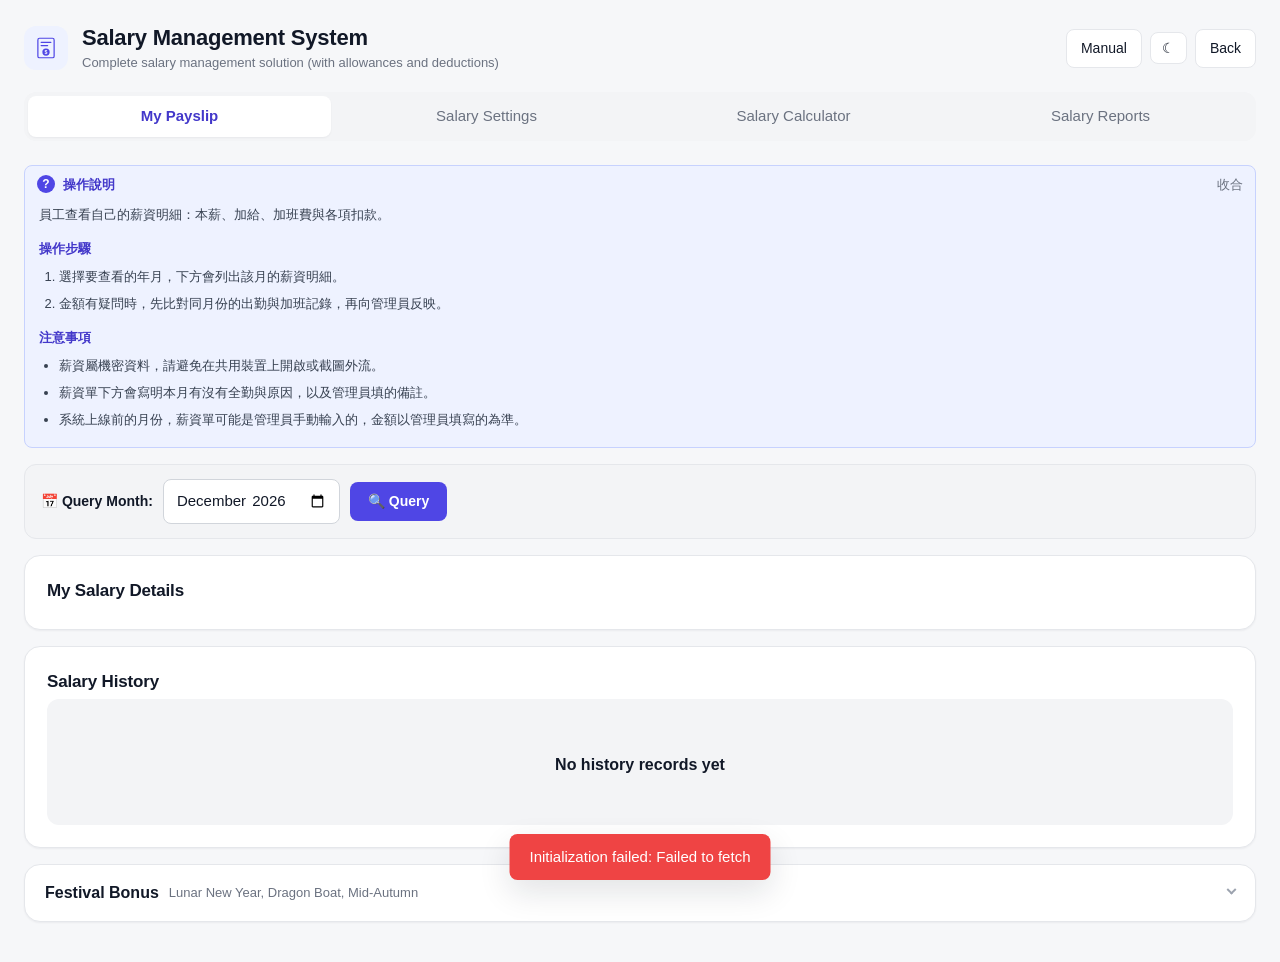
==== commit 82304b2a: "Release payslips: check the whole month, then publish it to everyone at once Saved payslips stay hid" ====
--- a/salary.html
+++ b/salary.html
@@ -750,6 +750,31 @@
             background: var(--negative-soft);
             color: var(--negative);
         }
+
+        /* ==================== 薪資條發放 ==================== */
+
+        .release-status {
+            padding: 10px 13px;
+            border-radius: var(--r-sm);
+            background: var(--warning-soft);
+            color: var(--warning);
+            font-size: 0.875rem;
+            margin-top: 14px;
+        }
+        .release-status.is-released { background: var(--positive-soft); color: var(--positive); }
+        .release-table-wrap { overflow-x: auto; margin-top: 12px; }
+        .release-table { width: 100%; border-collapse: collapse; font-size: 0.875rem; }
+        .release-table th, .release-table td {
+            padding: 8px 10px;
+            border-bottom: 1px solid var(--border);
+            text-align: left;
+            white-space: nowrap;
+        }
+        .release-table th { color: var(--text-muted); font-weight: 600; background: var(--surface-2); }
+        .release-table td.num, .release-table th.num { text-align: right; font-variant-numeric: tabular-nums; }
+        .release-table tr.is-missing td { color: var(--negative); }
+        .release-table tfoot td { font-weight: 600; border-top: 2px solid var(--border-strong); }
+        .release-actions { display: flex; flex-wrap: wrap; gap: 8px; margin-top: 14px; }
 
         .checkbox-list {
             display: grid;
@@ -1623,6 +1648,27 @@
                                     value="0" min="0" step="1" placeholder="0">
                                 <span class="form-hint" data-i18n="HINT_OTHER_ALLOWANCES">其他固定津貼項目</span>
                             </div>
+                            
+                            <!-- 證照津貼 -->
+                            <div class="form-group">
+                                <label class="form-label" data-i18n="SALARY_LICENSE_ALLOWANCE_LABEL">證照津貼</label>
+                                <input type="number" id="config-license-allowance" class="form-input" 
+                                    value="0" min="0" step="1" placeholder="0">
+                            </div>
+                            
+                            <!-- 油資津貼 -->
+                            <div class="form-group">
+                                <label class="form-label" data-i18n="SALARY_FUEL_ALLOWANCE_LABEL">油資津貼</label>
+                                <input type="number" id="config-fuel-allowance" class="form-input" 
+                                    value="0" min="0" step="1" placeholder="0">
+                            </div>
+                            
+                            <!-- 差旅費 -->
+                            <div class="form-group">
+                                <label class="form-label" data-i18n="SALARY_TRAVEL_ALLOWANCE_LABEL">差旅費</label>
+                                <input type="number" id="config-travel-allowance" class="form-input" 
+                                    value="0" min="0" step="1" placeholder="0">
+                            </div>
                         </div>
                     </div>
 
@@ -1697,6 +1743,36 @@
                                     <span data-i18n="SALARY_TAX_LABEL">所得稅</span>
                                 </label>
                                 <input type="number" id="config-income-tax" class="form-input" 
+                                       value="0" min="0" step="1" placeholder="0">
+                            </div>
+                        </div>
+
+                        <hr class="section-divider">
+
+                        <!-- 投保級距與公司負擔：列在薪資明細表，不影響實發 -->
+                        <div class="section-label" data-i18n="SALARY_EMPLOYER_TITLE">投保級距與公司負擔</div>
+                        <p class="summary-hint section-intro" data-i18n="SALARY_EMPLOYER_DESC">
+                            列在匯出的薪資明細表上，不會從員工薪水扣
+                        </p>
+                        <div class="form-grid">
+                            <div class="form-group">
+                                <label class="form-label" data-i18n="SALARY_INSURED_SALARY_LABEL">投保級距</label>
+                                <input type="number" id="config-insured-salary" class="form-input" 
+                                       value="0" min="0" step="1" placeholder="0">
+                            </div>
+                            <div class="form-group">
+                                <label class="form-label" data-i18n="SALARY_LABOR_EMPLOYER_LABEL">勞保公司負擔</label>
+                                <input type="number" id="config-labor-employer" class="form-input" 
+                                       value="0" min="0" step="1" placeholder="0">
+                            </div>
+                            <div class="form-group">
+                                <label class="form-label" data-i18n="SALARY_PENSION_EMPLOYER_LABEL">勞退公司負擔</label>
+                                <input type="number" id="config-pension-employer" class="form-input" 
+                                       value="0" min="0" step="1" placeholder="0">
+                            </div>
+                            <div class="form-group">
+                                <label class="form-label" data-i18n="SALARY_HEALTH_EMPLOYER_LABEL">健保公司負擔</label>
+                                <input type="number" id="config-health-employer" class="form-input" 
                                        value="0" min="0" step="1" placeholder="0">
                             </div>
                         </div>
@@ -1967,10 +2043,107 @@
                 <div id="hourly-calculation-result" style="display: none; margin-top: 2rem;"></div>
             </div>
         </div>
+
+            <!-- 手動薪資單：直接逐項填金額，不依打卡自動計算（GS/ManualPayslip.gs） -->
+            <div id="manual-payslip" class="form-section" style="margin-top: 2rem;">
+                <div class="feature-title" data-i18n="MANUAL_PAYSLIP_TITLE">手動薪資單</div>
+                <p class="summary-hint section-intro" data-i18n="MANUAL_PAYSLIP_DESC">
+                    直接逐項輸入金額，系統只負責加總。適合系統上線前的月份或特殊情況；存檔後不會被自動計算覆蓋。
+                </p>
+
+                <div class="form-grid" style="max-width: 800px; margin-bottom: 1rem;">
+                    <div class="form-group">
+                        <label class="form-label required" data-i18n="CALC_EMPLOYEE_LABEL">員工</label>
+                        <select id="mp-employee" class="form-select">
+                            <option value="" data-i18n-option="SALARY_SELECT_EMPLOYEE">請選擇員工</option>
+                        </select>
+                    </div>
+                    <div class="form-group">
+                        <label class="form-label required" data-i18n="CALC_YEAR_MONTH_LABEL">計算年月</label>
+                        <input type="month" id="mp-month" class="form-input">
+                    </div>
+                </div>
+                <button type="button" id="mp-load" class="submit-btn" style="max-width: 300px;" data-i18n="MANUAL_PAYSLIP_LOAD">開始輸入</button>
+
+                <div id="mp-form" style="display: none; margin-top: 1.5rem;">
+                    <p id="mp-status" class="summary-hint" style="margin-bottom: 1rem;"></p>
+
+                    <div class="form-grid" style="margin-bottom: 1rem;">
+                        <div class="form-group">
+                            <label class="form-label" data-i18n="SALARY_TYPE_LABEL">薪資類型</label>
+                            <select id="mp-salaryType" class="form-select">
+                                <option value="月薪" data-i18n-option="SALARY_TYPE_MONTHLY">月薪</option>
+                                <option value="時薪" data-i18n-option="SALARY_TYPE_HOURLY">時薪</option>
+                            </select>
+                        </div>
+                        <div class="form-group">
+                            <label class="form-label" for="mp-hourlyRate" data-i18n="HOURLY_RATE_LABEL">時薪</label>
+                            <input type="number" id="mp-hourlyRate" class="form-input mp-meta" min="0" step="1">
+                        </div>
+                        <div class="form-group">
+                            <label class="form-label" for="mp-totalWorkHours" data-i18n="WORK_HOURS">工作時數</label>
+                            <input type="number" id="mp-totalWorkHours" class="form-input mp-meta" min="0" step="0.01">
+                        </div>
+                    </div>
+
+                    <h3 class="text-lg font-semibold mb-2" data-i18n="MANUAL_PAYSLIP_EARNINGS">應發項目</h3>
+                    <div class="form-grid" id="mp-earnings" style="margin-bottom: 1rem;"></div>
+
+                    <h3 class="text-lg font-semibold mb-2" data-i18n="MANUAL_PAYSLIP_DEDUCTIONS">扣款項目</h3>
+                    <div class="form-grid" id="mp-deductions" style="margin-bottom: 1rem;"></div>
+
+                    <h3 class="text-lg font-semibold mb-2" data-i18n="SALARY_EMPLOYER_TITLE">投保級距與公司負擔</h3>
+                    <p class="summary-hint" style="margin-bottom: 0.5rem;" data-i18n="SALARY_EMPLOYER_DESC">列在匯出的薪資明細表上，不會從員工薪水扣</p>
+                    <div class="form-grid" id="mp-employer" style="margin-bottom: 1rem;"></div>
+
+                    <h3 class="text-lg font-semibold mb-2" data-i18n="PAYROLL_MANUAL_ITEMS">手動加減項目</h3>
+                    <div id="mp-items" class="space-y-2 mb-2"></div>
+                    <button type="button" id="mp-add-item" class="ghost-btn" style="margin-bottom: 1rem;" data-i18n="PAYROLL_ADD_ITEM">新增項目</button>
+
+                    <div class="form-group" style="margin-bottom: 1rem;">
+                        <label class="form-label" for="mp-note" data-i18n="PAYROLL_PAYSLIP_NOTE">備註</label>
+                        <textarea id="mp-note" class="form-input" rows="2" maxlength="500"></textarea>
+                    </div>
+
+                    <div class="grid grid-cols-1 md:grid-cols-3 gap-4 mb-4">
+                        <div class="info-card"><div class="info-label" data-i18n="SALARY_GROSS">應發總額</div><div class="info-value" id="mp-gross">$0</div></div>
+                        <div class="info-card"><div class="info-label" data-i18n="SALARY_DEDUCTIONS">扣款總額</div><div class="info-value" id="mp-deduct">$0</div></div>
+                        <div class="info-card"><div class="info-label" data-i18n="SALARY_NET">實發金額</div><div class="info-value" id="mp-net">$0</div></div>
+                    </div>
+
+                    <div class="button-row">
+                        <button type="button" id="mp-save" class="submit-btn" style="max-width: 240px;" data-i18n="MANUAL_PAYSLIP_SAVE">儲存手動薪資單</button>
+                        <button type="button" id="mp-preview" class="ghost-btn" data-i18n="MANUAL_PAYSLIP_PREVIEW">預覽薪資條</button>
+                        <button type="button" id="mp-delete" class="ghost-btn" style="display: none; color: #dc2626;" data-i18n="MANUAL_PAYSLIP_DELETE">刪除（改回自動計算）</button>
+                    </div>
+                </div>
+            </div>
         </div>
 
         <!-- Tab 4: 薪資報表（列表、匯出、批次計算、複製設定） -->
         <div id="salary-report" class="tab-content">
+            <!-- 發放薪資條：核對整個月的薪資單，再一次發放給員工（GS/PayrollRelease.gs） -->
+            <div class="form-section">
+                <div class="feature-title" data-i18n="PAYROLL_RELEASE_TITLE">發放薪資條</div>
+                <p class="summary-hint section-intro" data-i18n="PAYROLL_RELEASE_DESC">
+                    薪資單存好後，員工還看不到。全部核對無誤後按「發放」，所有人會同時看到，有 LINE 的員工會收到通知。
+                </p>
+
+                <div class="toolbar">
+                    <label class="form-label" data-i18n="CALC_YEAR_MONTH_LABEL">年月</label>
+                    <input type="month" id="release-month" class="form-input">
+                    <button type="button" id="load-release-btn" class="toolbar-btn" data-i18n="BTN_LOAD_RELEASE">載入確認清單</button>
+                </div>
+
+                <div id="release-status" class="release-status" style="display: none;"></div>
+                <div id="release-list" class="release-table-wrap"></div>
+                <div class="release-actions">
+                    <button type="button" id="release-btn" class="submit-btn" style="display: none; max-width: 320px;"></button>
+                    <button type="button" id="unrelease-btn" class="ghost-btn" style="display: none; color: var(--negative);"
+                            data-i18n="BTN_UNRELEASE_PAYROLL">取消發放</button>
+                </div>
+            </div>
+
             <div class="form-section">
                 <div class="feature-title" data-i18n="SALARY_LIST_TITLE">薪資列表</div>
                 
@@ -1979,6 +2152,9 @@
                     <div style="flex: 1;">
                         <h4 style="color: var(--accent-text); font-weight: 600; margin-bottom: 6px;" data-i18n="SALARY_ADMIN_FEATURES">管理員功能</h4>
                         <p class="summary-hint" data-i18n="SALARY_EXPORT_DESC">匯出當月所有員工的薪資總表（Excel格式）</p>
+                        <input type="text" id="export-company-name" class="form-input" maxlength="60"
+                               style="margin-top: 8px; max-width: 320px;"
+                               data-i18n="SALARY_EXPORT_COMPANY_PLACEHOLDER" placeholder="表頭公司名稱（留空沿用上次）">
                     </div>
                     <button class="export-btn" onclick="exportAllSalaryExcel()" data-i18n="BTN_EXPORT_SALARY_SUMMARY">
                         匯出薪資總表
@@ -2125,7 +2301,9 @@
             console.log(' 薪資管理頁面載入完成（完整版 v2.0）');
             
             await checkUserPermission();
-            await loadEmployeeList();
+            // 員工清單只有管理員用得到（薪資設定、試算、報表）。一般員工呼叫會被拒絕，
+            // 以前還會重試好幾次，白白增加後端負擔
+            if (currentUserRole === 'admin') await loadEmployeeList();
             const now = new Date();
             const currentMonth = `${now.getFullYear()}-${String(now.getMonth() + 1).padStart(2, '0')}`;
             
@@ -2264,6 +2442,7 @@
                     displayEmployeeSalary(res.data);
                     contentEl.style.display = 'block';
                 } else {
+                    if (typeof showNoSalaryMessage === 'function') showNoSalaryMessage(yearMonth, res.code);
                     emptyEl.style.display = 'block';
                 }
                 
@@ -2880,7 +3059,9 @@
                     
                     console.log(` 選擇員工: ${employee.name} (${employee.userId})`);
                     
-                    //  可選：自動載入該員工的現有薪資設定
+                    // 先清空表單再去查現有設定。以前是查完才清，查詢要等幾秒，
+                    // 這段時間已經填好的員工類型、金額會被整個清掉，按儲存才跳出「請選擇」
+                    clearSalaryConfigForm();
                     loadExistingSalaryConfig(employee.userId);
                     
                 } catch (error) {
@@ -2914,6 +3095,9 @@
                 'config-attendance-bonus',
                 'config-performance-bonus',
                 'config-other-allowances',
+                'config-license-allowance',
+                'config-fuel-allowance',
+                'config-travel-allowance',
                 
                 //  新增:監聽法定扣款（使用者手動修改時也要更新預覽）
                 'config-labor-fee',
@@ -2966,16 +3150,60 @@
         /**
         *  載入員工現有薪資設定（加強版）
         */
+        /**
+         * 清空薪資設定表單（只清這張表單的輸入欄位，不動員工選單、員工ID、姓名，也不動其他分頁）
+         */
+        function clearSalaryConfigForm() {
+            const form = document.getElementById('salary-config-form');
+            if (!form) return;
+            const keep = ['config-employee-select', 'config-employee-id', 'config-employee-name'];
+            form.querySelectorAll('input, select, textarea').forEach(el => {
+                if (keep.includes(el.id) || el.readOnly || el.type === 'hidden' || el.type === 'submit' || el.type === 'button') return;
+                if (el.type === 'checkbox' || el.type === 'radio') {
+                    el.checked = false;
+                } else {
+                    el.value = '';
+                }
+            });
+            setPreviewValues(0, 0, 0, 0, 0, 0, 0);
+        }
+
+        // 最後一次查詢的員工：使用者在等待時改選別人，舊的查詢結果就不要填進來
+        let salaryConfigLoadingFor = null;
+
         async function loadExistingSalaryConfig(employeeId) {
+            const submitBtn = document.querySelector('#salary-config-form button[type="submit"]');
+            salaryConfigLoadingFor = employeeId;
+            if (submitBtn) {
+                submitBtn.disabled = true;
+                submitBtn.dataset.label = submitBtn.dataset.label || submitBtn.textContent;
+                submitBtn.textContent = t('LOADING');
+            }
             try {
                 console.log(` 檢查員工 ${employeeId} 的現有薪資設定...`);
                 
                 const res = await callApifetch(`getEmployeeSalaryTW&employeeId=${encodeURIComponent(employeeId)}`);
+                if (salaryConfigLoadingFor !== employeeId) return;
                 
                 if (res.ok && res.data) {
                     console.log(' 找到現有薪資設定，自動填入表單');
                     
-                    const data = res.data;
+                    // 後端回傳的是試算表的中文欄名，下面的程式讀英文鍵：
+                    // 以前兩邊對不上，選了已設定過的員工，表單永遠是空的（看起來像沒存成功）
+                    const zhKeys = {
+                        idNumber: '身分證字號', employeeType: '員工類型', salaryType: '薪資類型', baseSalary: '基本薪資',
+                        positionAllowance: '職務加給', mealAllowance: '伙食費', transportAllowance: '交通補助',
+                        attendanceBonus: '全勤獎金', performanceBonus: '業績獎金', otherAllowances: '其他津貼',
+                        bankCode: '銀行代碼', bankAccount: '銀行帳號', hireDate: '到職日期', paymentDay: '發薪日',
+                        pensionSelfRate: '勞退自提率(%)', laborFee: '勞保費', healthFee: '健保費',
+                        employmentFee: '就業保險費', pensionSelf: '勞退自提', incomeTax: '所得稅',
+                        welfareFee: '福利金扣款', dormitoryFee: '宿舍費用', groupInsurance: '團保費用',
+                        otherDeductions: '其他扣款', note: '備註'
+                    };
+                    const data = Object.assign({}, res.data);
+                    Object.keys(zhKeys).forEach(key => {
+                        if (data[key] === undefined && res.data[zhKeys[key]] !== undefined) data[key] = res.data[zhKeys[key]];
+                    });
                     
                     // === 基本資訊 ===
                     const idNumberEl = document.getElementById('config-id-number');
@@ -2985,8 +3213,21 @@
                     
                     if (idNumberEl) idNumberEl.value = data.idNumber || data['身分證字號'] || '';
                     if (employeeTypeEl) employeeTypeEl.value = data.employeeType || '正職';
-                    if (salaryTypeEl && data.salaryType) salaryTypeEl.value = data.salaryType;
+                    if (salaryTypeEl && data.salaryType) {
+                        salaryTypeEl.value = data.salaryType;
+                        if (typeof onSalaryTypeChange === 'function') onSalaryTypeChange();
+                    }
                     if (baseSalaryEl) baseSalaryEl.value = data.baseSalary || '';
+                    
+                    // 到職日期：生日禮金要看到職滿幾個月
+                    const hireDateEl = document.getElementById('config-hire-date');
+                    if (hireDateEl) {
+                        const hd = data.hireDate;
+                        const text = hd ? String(hd) : '';
+                        const parsed = text ? new Date(text) : null;
+                        hireDateEl.value = /^\d{4}-\d{2}-\d{2}$/.test(text) ? text
+                            : (parsed && !isNaN(parsed) ? `${parsed.getFullYear()}-${String(parsed.getMonth() + 1).padStart(2, '0')}-${String(parsed.getDate()).padStart(2, '0')}` : '');
+                    }
                     
                     // === 津貼 ===
                     const allowanceIds = [
@@ -3058,6 +3299,12 @@
                         incomeTaxEl.value = data.incomeTax;
                     }
                     
+                    // 薪資明細表的固定金額（證照／油資／差旅、投保級距、公司負擔）
+                    SALARY_SHEET_CONFIG_INPUTS.forEach(([id, , header]) => {
+                        const el = document.getElementById(id);
+                        if (el) el.value = sheetAmount(res.data[header]) || 0;
+                    });
+                    
                     // 備註
                     const noteEl = document.getElementById('config-note');
                     if (noteEl) noteEl.value = data.note || '';
@@ -3075,19 +3322,18 @@
                     showNotification(' 已載入該員工的現有薪資設定', 'info');
                     
                 } else {
+                    // 還沒有薪資設定：選員工時已經清空過表單，這裡不再清，
+                    // 不然等待期間使用者已經填好的內容會被洗掉
                     console.log('ℹ 該員工尚無薪資設定，使用空白表單');
-                    // 清空所有欄位
-                    document.querySelectorAll('.form-input, .form-select').forEach(input => {
-                        if (!input.readOnly && input.id !== 'config-employee-id' && input.id !== 'config-employee-name') {
-                            input.value = '';
-                        }
-                    });
-                    // 重置預覽
-                    setPreviewValues(0, 0, 0, 0, 0, 0, 0);
                 }
                 
             } catch (error) {
                 console.error('載入現有薪資設定失敗:', error);
+            } finally {
+                if (salaryConfigLoadingFor === employeeId && submitBtn) {
+                    submitBtn.disabled = false;
+                    submitBtn.textContent = submitBtn.dataset.label || submitBtn.textContent;
+                }
             }
         }
 
@@ -3215,8 +3461,10 @@
                 const performanceBonus = parseFloat(document.getElementById('config-performance-bonus').value) || 0;
                 const otherAllowances = parseFloat(document.getElementById('config-other-allowances').value) || 0;
                 
+                const sheetAllowances = ['config-license-allowance', 'config-fuel-allowance', 'config-travel-allowance']
+                    .reduce((sum, id) => sum + (parseFloat(document.getElementById(id)?.value) || 0), 0);
                 const totalAllowances = positionAllowance + mealAllowance + transportAllowance + 
-                                    attendanceBonus + performanceBonus + otherAllowances;
+                                    attendanceBonus + performanceBonus + otherAllowances + sheetAllowances;
                 
                 //  關鍵修正：直接讀取表單中的扣款數值（使用者可能已手動調整）
                 const laborFee = parseFloat(document.getElementById('config-labor-fee').value) || 0;
